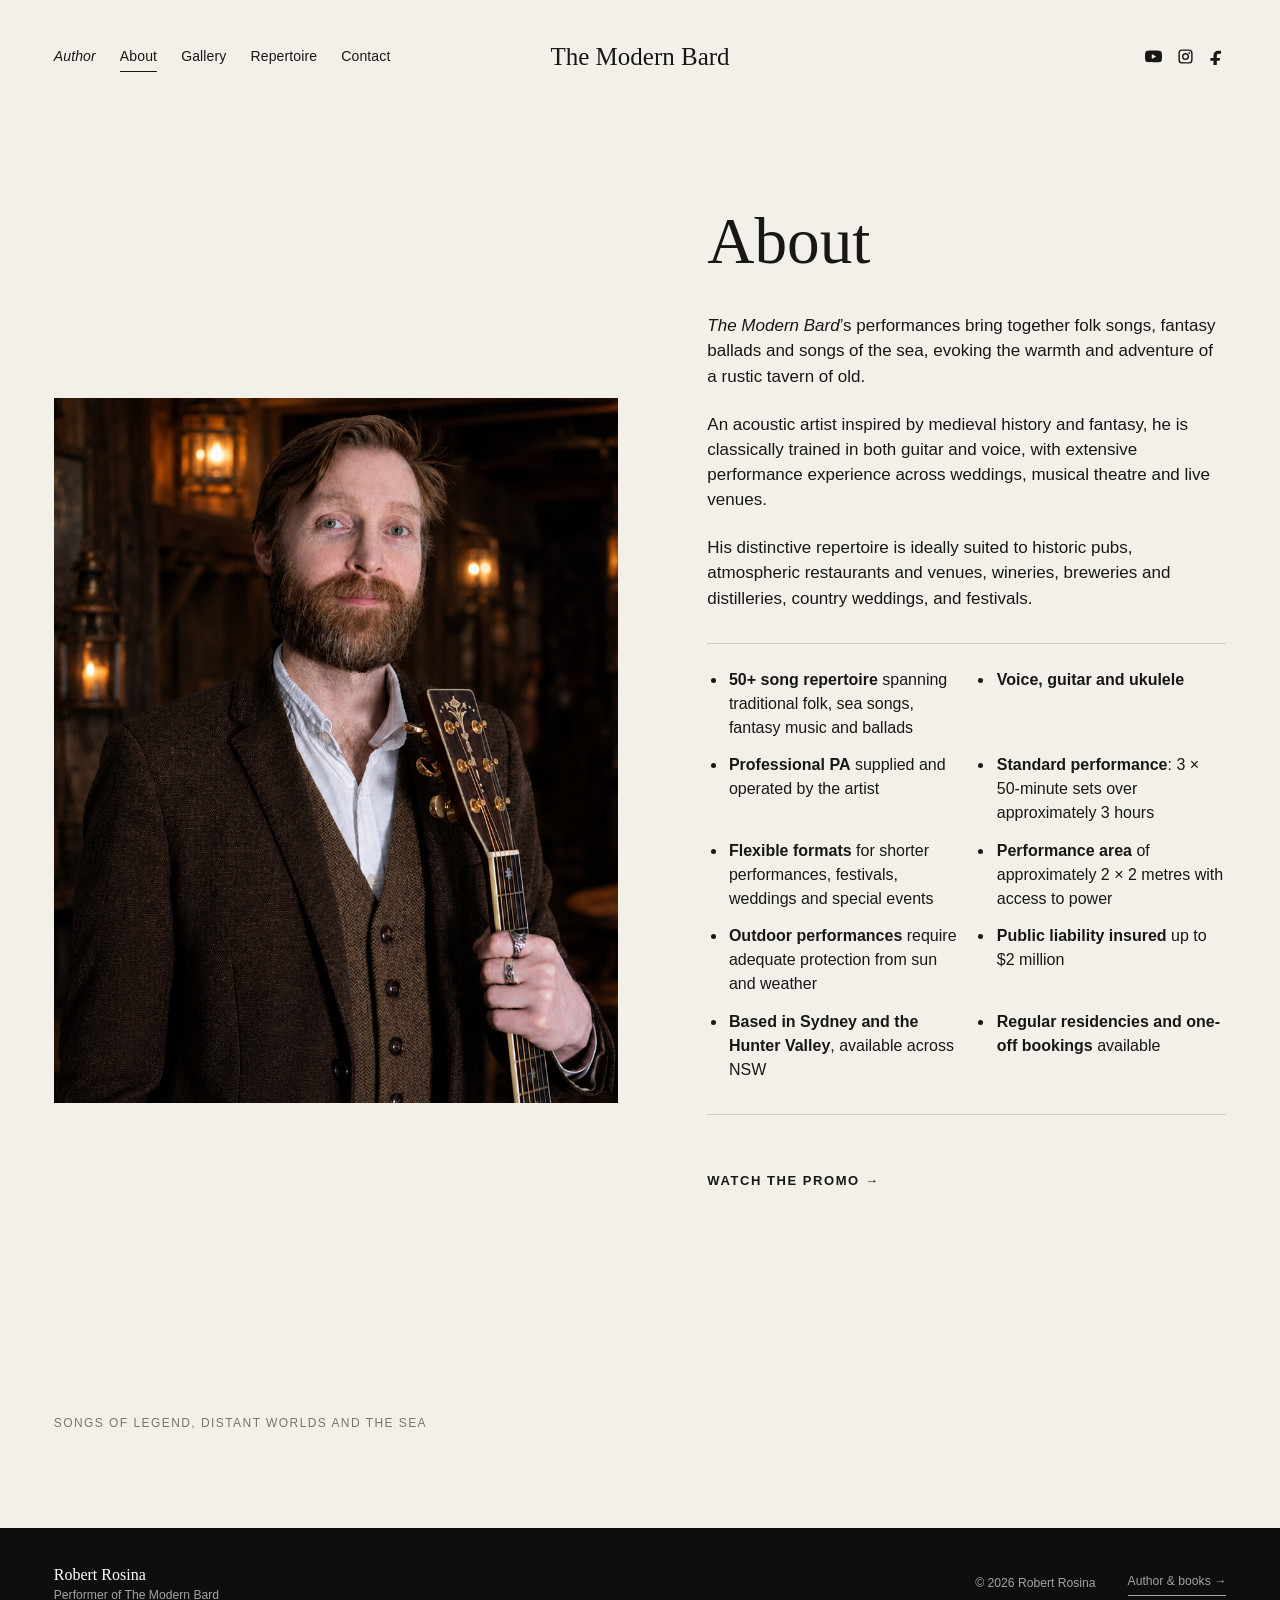
==== about.html @ 9e8aa6d4 "Update Modern Bard website" ====
<!DOCTYPE html>

<html lang="en"><head><meta charset="utf-8"/><meta content="width=device-width, initial-scale=1" name="viewport"/><title>About — The Modern Bard</title><meta content="The Modern Bard is a classically trained acoustic artist inspired by medieval history and fantasy, performing folk songs, fantasy ballads and songs of the sea." name="description"/><link href="assets/images/favicon.ico" rel="icon" sizes="any"/><link href="assets/images/favicon-32x32.png" rel="icon" sizes="32x32" type="image/png"/><link href="assets/images/favicon-16x16.png" rel="icon" sizes="16x16" type="image/png"/><link href="assets/images/favicon-192.png" rel="apple-touch-icon" sizes="192x192"/><link href="assets/css/site-v3.css" rel="stylesheet"/><style>
.about-details-list{
  display:grid;
  grid-template-columns:repeat(2,minmax(0,1fr));
  gap:.85rem 2.25rem;
  margin:2rem 0 0;
  padding:1.5rem 0 2rem 1.2rem;
  border-top:1px solid rgba(0,0,0,.16);
  border-bottom:1px solid rgba(0,0,0,.16);
}
.about-details-list li{
  padding-left:.15rem;
  line-height:1.5;
}
@media (max-width:720px){
  .about-details-list{
    grid-template-columns:1fr;
    gap:.7rem;
  }
}
.about-copy-block .about-film-return{
  margin:0 !important;
  padding-top:52px;
}
.about-copy-block .about-film-return a{
  border-bottom:0 !important;
  padding-bottom:0 !important;
  font-family:Arial, Helvetica, sans-serif;
  font-size:13px;
  font-weight:600;
  font-stretch:normal;
  letter-spacing:.12em;
  line-height:1.35;
}
</style></head><body class="interior-page"><header class="site-header" data-header="">
<a class="skip-link" href="#main">Skip to content</a>
<nav aria-label="Primary navigation" class="nav-left">
<a class="network-author-link" href="https://robertrosina.com.au/">Author</a>
<a class="active" href="about.html">About</a>
<a href="gallery.html">Gallery</a>
<a href="repertoire.html">Repertoire</a>
<a href="contact.html">Contact</a>
</nav>
<a aria-label="The Modern Bard home" class="brand" href="index.html">The Modern Bard</a>
<div aria-label="Social links" class="nav-social">
<a aria-label="YouTube" href="https://www.youtube.com/@themodernbard" rel="noopener noreferrer" target="_blank" title="YouTube"><svg viewbox="0 0 24 24"><path d="M23.5 6.2a3 3 0 0 0-2.1-2.1C19.5 3.6 12 3.6 12 3.6s-7.5 0-9.4.5A3 3 0 0 0 .5 6.2 31 31 0 0 0 0 12a31 31 0 0 0 .5 5.8 3 3 0 0 0 2.1 2.1c1.9.5 9.4.5 9.4.5s7.5 0 9.4-.5a3 3 0 0 0 2.1-2.1A31 31 0 0 0 24 12a31 31 0 0 0-.5-5.8ZM9.6 15.6V8.4L15.8 12l-6.2 3.6Z"></path></svg></a>
<a aria-label="Instagram" href="https://www.instagram.com/themodernbard/" rel="noopener noreferrer" target="_blank" title="Instagram"><svg viewbox="0 0 24 24"><path d="M7 2h10a5 5 0 0 1 5 5v10a5 5 0 0 1-5 5H7a5 5 0 0 1-5-5V7a5 5 0 0 1 5-5Zm0 2a3 3 0 0 0-3 3v10a3 3 0 0 0 3 3h10a3 3 0 0 0 3-3V7a3 3 0 0 0-3-3H7Zm5 3a5 5 0 1 1 0 10 5 5 0 0 1 0-10Zm0 2a3 3 0 1 0 0 6 3 3 0 0 0 0-6Zm5.5-3.3a1.2 1.2 0 1 1 0 2.4 1.2 1.2 0 0 1 0-2.4Z"></path></svg></a>
<a aria-label="Facebook" href="https://www.facebook.com/themodernbard/" rel="noopener noreferrer" target="_blank" title="Facebook"><svg viewbox="0 0 24 24"><path d="M14 8h3V4.2c-.5-.1-2.2-.2-4.1-.2C9 4 6.3 6.4 6.3 10.8V14H2v4h4.3v6H11v-6h4l.6-4H11v-2.8C11 9.9 11.4 8 14 8Z"></path></svg></a>
</div>
<button aria-expanded="false" aria-label="Open menu" class="menu-toggle" type="button"><span></span><span></span></button>
<div class="mobile-menu">
<a class="network-home-link" href="https://robertrosina.com.au/">Robert Rosina</a>
<a class="network-author-link" href="https://robertrosina.com.au/">Author</a>
<a class="active" href="about.html">About</a>
<a href="gallery.html">Gallery</a>
<a href="repertoire.html">Repertoire</a>
<a href="contact.html">Contact</a>
</div>
</header><main class="page-main about-page" id="main">
<section class="section section-paper about-row about-row-manifesto">
<figure class="about-image fade-up">
<img alt="Robert Rosina in brown tweed holding an acoustic guitar in a warm tavern setting" src="assets/images/robert-rosina-modern-bard-tavern-portrait.png"/>
</figure>
<div class="about-text about-copy-block fade-up"><h2>About</h2><p><em>The Modern Bard</em>’s performances bring together folk songs, fantasy ballads and songs of the sea, evoking the warmth and adventure of a rustic tavern of old.</p><p>An acoustic artist inspired by medieval history and fantasy, he is classically trained in both guitar and voice, with extensive performance experience across weddings, musical theatre and live venues.</p><p>His distinctive repertoire is ideally suited to historic pubs, atmospheric restaurants and venues, wineries, breweries and distilleries, country weddings, and festivals.</p><ul aria-label="Performance and booking details" class="about-details-list"><li><strong>50+ song repertoire</strong> spanning traditional folk, sea songs, fantasy music and ballads</li><li><strong>Voice, guitar and ukulele</strong></li><li><strong>Professional PA</strong> supplied and operated by the artist</li><li><strong>Standard performance</strong>: 3 × 50-minute sets over approximately 3 hours</li><li><strong>Flexible formats</strong> for shorter performances, festivals, weddings and special events</li><li><strong>Performance area</strong> of approximately 2 × 2 metres with access to power</li><li><strong>Outdoor performances</strong> require adequate protection from sun and weather</li><li><strong>Public liability insured</strong> up to $2 million</li><li><strong>Based in Sydney and the Hunter Valley</strong>, available across NSW</li><li><strong>Regular residencies and one-off bookings</strong> available</li></ul><p class="about-film-return"><a href="index.html?film=open">Watch the promo →</a></p></div>
<p class="about-kicker">Songs of legend, distant worlds and the sea</p>
</section>
</main><footer class="site-footer"><div class="footer-grid"><div><strong>Robert Rosina</strong><span>Performer of The Modern Bard</span></div><p>© 2026 Robert Rosina</p><a class="footer-author-link" href="https://robertrosina.com.au/">Author &amp; books →</a></div></footer><script src="assets/js/site.js"></script></body></html>
---- assets/css/site-v3.css ----
:root{--ink:#171815;--paper:#f3f0e9;--white:#fff;--serif:"Palatino Linotype","Book Antiqua",Palatino,Georgia,serif;--sans:"Helvetica Neue",Helvetica,Arial,sans-serif;--header-h:112px;--pad:4.2vw}
*{box-sizing:border-box}html{scroll-behavior:smooth}body{margin:0;background:var(--paper);color:var(--ink);font-family:var(--sans);font-size:16px;line-height:1.48;-webkit-font-smoothing:antialiased}a{color:inherit;text-decoration:none}img{display:block;max-width:100%}button{font:inherit}.skip-link{position:fixed;left:1rem;top:-5rem;background:#fff;color:#000;padding:.7rem 1rem;z-index:999}.skip-link:focus{top:1rem}.site-header{height:var(--header-h);position:relative;display:grid;grid-template-columns:1fr auto 1fr;align-items:center;padding:0 var(--pad);z-index:30;font-size:14px;letter-spacing:.01em}.home-page .site-header{position:absolute;inset:0 0 auto;color:#fff}.nav-left{display:flex;align-items:center;gap:28px;justify-self:start}.nav-left>a,.nav-folder>button{position:relative;padding:10px 0;border:0;background:none;color:inherit;cursor:pointer}.nav-left>a:after,.nav-folder>button:after{content:"";position:absolute;left:0;right:100%;bottom:4px;height:1px;background:currentColor;transition:right .25s ease}.nav-left>a:hover:after,.nav-left>a.active:after,.nav-folder>button:hover:after{right:0}.brand{font-family:var(--serif);font-size:25px;line-height:1;justify-self:center;white-space:nowrap}.nav-social{display:flex;justify-self:end;gap:15px;align-items:center}.nav-social svg{width:17px;height:17px;fill:currentColor;display:block}.nav-folder{position:relative}.folder-menu{position:absolute;left:-18px;top:38px;display:flex;flex-direction:column;min-width:230px;padding:14px 18px;background:var(--paper);color:var(--ink);box-shadow:0 12px 30px rgba(0,0,0,.12);opacity:0;visibility:hidden;transform:translateY(5px);transition:.2s}.home-page .folder-menu{background:#111;color:#fff}.nav-folder:hover .folder-menu,.nav-folder.open .folder-menu{opacity:1;visibility:visible;transform:none}.folder-menu a{padding:8px 0}.folder-menu a.active{font-style:italic}.menu-toggle,.mobile-menu{display:none}.hero{height:100svh;min-height:620px;position:relative;background:#111;overflow:hidden}.hero img{width:100%;height:100%;object-fit:cover;object-position:50% 44%;filter:brightness(.82)}.hero:after{content:"";position:absolute;inset:0;background:linear-gradient(to bottom,rgba(0,0,0,.16),transparent 34%,rgba(0,0,0,.08))}.hero-caption{position:absolute;left:var(--pad);bottom:44px;color:#fff;z-index:2;font-family:var(--serif);font-size:17px;letter-spacing:.06em;text-transform:uppercase}.site-footer{background:#111;color:#eee;min-height:150px;padding:55px var(--pad);display:flex;justify-content:space-between;align-items:flex-start;font-size:12px;letter-spacing:.08em;text-transform:uppercase}.page-main{min-height:calc(100vh - var(--header-h));}.section{padding:7.4vw var(--pad)}.section-white{background:#fff}.section-paper{background:var(--paper)}.section-dark{background:#151614;color:#f5f1e8}.display{font-family:var(--serif);font-weight:400;line-height:1.06;letter-spacing:-.025em;margin:0}.about-lead{display:grid;grid-template-columns:minmax(0,1.05fr) minmax(340px,.95fr);gap:7vw;align-items:start}.quote{font-family:var(--serif);font-size:clamp(30px,3.15vw,54px);line-height:1.17;margin:1vw 0 0}.quote small{display:block;margin-top:26px;font-family:var(--sans);font-size:12px;letter-spacing:.08em;text-transform:uppercase;line-height:1.6}.about-lead img{width:100%;aspect-ratio:4/5;object-fit:cover}.about-bio{display:grid;grid-template-columns:minmax(0,.92fr) minmax(0,1.08fr);gap:8vw;align-items:start}.about-copy{max-width:650px}.about-copy h1{font-family:var(--serif);font-size:clamp(46px,5.1vw,82px);font-weight:400;margin:0 0 42px}.about-copy p{font-size:17px;margin:0 0 1.35em}.about-copy .credit{font-size:12px;text-transform:uppercase;letter-spacing:.08em;margin-top:48px;color:#6b6a64}.about-bio img{width:100%;aspect-ratio:4/5;object-fit:cover}.gallery-page{padding:40px var(--pad) 7vw;background:#fff}.masonry{columns:2;column-gap:22px}.masonry figure{margin:0 0 22px;break-inside:avoid;overflow:hidden}.masonry img{width:100%;height:auto;transition:transform .7s cubic-bezier(.2,.7,.2,1),filter .5s}.masonry figure:hover img{transform:scale(1.015);filter:brightness(.96)}.masonry figcaption{padding:10px 2px 2px;font-size:11px;line-height:1.45;letter-spacing:.055em;text-transform:uppercase;color:#6f6d66}.masonry .concept-portrait:hover img{filter:brightness(.96)}.agenda-wrap{max-width:1060px;margin:0 auto;padding:6vw var(--pad) 10vw}.agenda-title{font-family:var(--serif);font-size:clamp(54px,7vw,108px);font-weight:400;line-height:1;margin:0 0 90px}.year{font-family:var(--serif);font-size:36px;font-weight:400;margin:0 0 48px}.event-list{display:grid;gap:0;border-top:1px solid rgba(23,24,21,.25)}.event{display:grid;grid-template-columns:180px minmax(0,1fr);gap:34px;padding:26px 0 30px;border-bottom:1px solid rgba(23,24,21,.25)}.event-date{font-family:var(--serif);font-size:20px}.event h3{font-family:var(--serif);font-size:25px;font-weight:400;margin:0 0 5px}.event p{margin:0;color:#4f504c;max-width:680px}.repertoire-intro{font-family:var(--serif);font-size:24px;max-width:730px;margin:-42px 0 70px;line-height:1.4}.song-groups{display:grid;grid-template-columns:1fr 1fr;column-gap:80px}.song-list{list-style:none;margin:0;padding:0;border-top:1px solid rgba(23,24,21,.25)}.song-list li{display:grid;grid-template-columns:34px 1fr;gap:16px;padding:16px 0;border-bottom:1px solid rgba(23,24,21,.19);break-inside:avoid}.song-no{font-family:var(--serif);color:#77766f}.song-title{font-family:var(--serif);font-size:19px;line-height:1.18}.song-source{display:block;font-family:var(--sans);font-size:12px;line-height:1.5;color:#77766f;margin-top:4px}.contact-main{min-height:calc(100vh - var(--header-h));display:flex;align-items:center;background:#fff}.contact-inner{width:100%;max-width:960px;margin:auto;padding:8vw var(--pad) 12vw}.contact-grid{display:grid;grid-template-columns:1fr 1fr;gap:9vw}.contact-heading{font-family:var(--serif);font-size:clamp(54px,7vw,102px);font-weight:400;line-height:1;margin:0}.contact-copy{padding-top:10px;font-size:17px}.contact-copy h2{font-family:var(--serif);font-weight:400;font-size:28px;margin:0 0 14px}.contact-copy p{margin:0 0 34px}.contact-copy a{border-bottom:1px solid currentColor}.contact-note{margin-top:60px;font-size:12px;color:#77766f;letter-spacing:.03em}.fade-up{opacity:0;transform:translateY(18px);transition:opacity .75s ease,transform .75s ease}.fade-up.visible{opacity:1;transform:none}
@media(max-width:900px){:root{--header-h:84px;--pad:24px}.site-header{grid-template-columns:1fr auto;height:var(--header-h)}.brand{justify-self:start;font-size:22px}.nav-left,.nav-social{display:none}.menu-toggle{display:block;justify-self:end;width:38px;height:38px;padding:7px;border:0;background:transparent;color:inherit;z-index:42}.menu-toggle span{display:block;width:24px;height:1px;background:currentColor;margin:6px auto;transition:.25s}.menu-toggle[aria-expanded="true"] span:first-child{transform:translateY(3.5px) rotate(45deg)}.menu-toggle[aria-expanded="true"] span:last-child{transform:translateY(-3.5px) rotate(-45deg)}.mobile-menu{display:flex;position:fixed;inset:0;background:#131412;color:#fff;z-index:40;padding:120px 28px 40px;flex-direction:column;gap:19px;font-family:var(--serif);font-size:31px;transform:translateX(100%);transition:transform .35s ease}.mobile-menu.open{transform:none}.mobile-menu .mobile-label{font-family:var(--sans);font-size:11px;letter-spacing:.12em;text-transform:uppercase;color:#8d8f88;margin:17px 0 0}.home-page .site-header.menu-open{color:#fff}.hero{min-height:580px}.hero img{object-position:55% 45%}.hero-caption{bottom:25px;font-size:11px}.site-footer{min-height:135px;padding:44px var(--pad);gap:24px;flex-direction:column}.section{padding:84px var(--pad)}.about-lead,.about-bio{grid-template-columns:1fr;gap:54px}.about-lead img{order:-1;max-height:78vh}.quote{font-size:36px}.about-bio img{order:-1}.gallery-page{padding-top:20px}.masonry{columns:1}.agenda-wrap{padding-top:72px}.agenda-title{margin-bottom:60px}.event{grid-template-columns:1fr;gap:6px}.song-groups{grid-template-columns:1fr}.repertoire-intro{margin-top:-25px}.contact-main{align-items:flex-start}.contact-inner{padding-top:78px}.contact-grid{grid-template-columns:1fr;gap:52px}}


/* July 2026 identity, navigation and repertoire refinements */
:root{--hero-text:#afb8a8}
.home-page .site-header{color:var(--hero-text)}
.home-page .hero-caption{color:var(--hero-text)}
.brand-spacer{min-width:1px;min-height:1px}
.nav-left{gap:24px}
.repertoire-wrap{max-width:1160px;margin:0 auto;padding:6vw var(--pad) 10vw}
.repertoire-page .agenda-title{margin-bottom:56px}
.repertoire-heading{font-family:var(--serif);font-size:clamp(32px,3.4vw,54px);font-weight:400;line-height:1.1;margin:0 0 34px}
.media-showcase,.listen-section,.repertoire-section{margin-top:92px}
.media-heading-row{display:flex;align-items:baseline;justify-content:space-between;gap:30px;border-bottom:1px solid rgba(23,24,21,.25);padding-bottom:18px;margin-bottom:28px}
.media-heading-row .repertoire-heading{margin:0}
.media-heading-row p{margin:0;color:#77766f;font-size:12px;letter-spacing:.06em;text-transform:uppercase}
.featured-video{display:block;width:100%;aspect-ratio:16/9;background:#111;object-fit:cover}
.audio-grid{display:grid;grid-template-columns:repeat(3,minmax(0,1fr));gap:22px}
.audio-card{border-top:1px solid rgba(23,24,21,.25);padding:22px 0 2px}
.audio-card h3{font-family:var(--serif);font-size:24px;font-weight:400;margin:0 0 5px}
.audio-card p{font-size:12px;color:#77766f;margin:0 0 18px;text-transform:uppercase;letter-spacing:.07em}
.audio-card audio{width:100%;height:42px}
.section-intro{font-family:var(--serif);font-size:21px;line-height:1.45;max-width:720px;margin:-15px 0 50px}
.instrumental-section{padding-top:15px}
@media(max-width:1120px) and (min-width:901px){.nav-left{gap:16px;font-size:13px}.brand{font-size:22px}}
@media(max-width:900px){.brand-spacer{display:block}.repertoire-wrap{padding-top:72px}.media-showcase,.listen-section,.repertoire-section{margin-top:68px}.media-heading-row{align-items:flex-start;flex-direction:column;gap:7px}.audio-grid{grid-template-columns:1fr}.repertoire-heading{font-size:38px}}


/* July 2026 about-page editorial layout */
.about-editorial{padding-bottom:0}
.about-manifesto{max-width:1040px;margin:0 auto 6.8vw;text-align:center}
.about-manifesto h1{font-family:var(--serif);font-size:clamp(38px,4.3vw,70px);font-weight:400;line-height:1.13;letter-spacing:-.02em;margin:0}
.about-manifesto p{font-family:var(--sans);font-size:12px;letter-spacing:.12em;text-transform:uppercase;margin:28px 0 0;color:#62635e}
.about-image{margin:0}
.about-image img{width:100%;height:auto;object-fit:cover}
.about-image-first{width:min(79vw,1120px);margin:0 auto;transform:translateY(5.4vw)}
.about-story{padding-top:13vw}
.about-copy-block{width:min(680px,100%);margin:0 auto 8vw}
.about-copy-block h2{font-family:var(--serif);font-size:clamp(46px,5.1vw,82px);font-weight:400;line-height:1;margin:0 0 42px}
.about-copy-block p{font-size:17px;margin:0 0 1.35em}
.about-image-second{width:min(66vw,930px);margin:0 4vw 0 auto}
.about-credit{width:min(66vw,930px);margin:24px 4vw 0 auto;font-size:11px;text-transform:uppercase;letter-spacing:.08em;color:#77766f}
@media(max-width:900px){
  .about-editorial{padding-top:68px}
  .about-manifesto{margin-bottom:58px;text-align:left}
  .about-manifesto h1{font-size:38px}
  .about-manifesto p{margin-top:20px}
  .about-image-first{width:calc(100% + 48px);margin-left:-24px;transform:none}
  .about-story{padding-top:82px}
  .about-copy-block{margin-bottom:68px}
  .about-copy-block h2{font-size:52px;margin-bottom:34px}
  .about-image-second,.about-credit{width:calc(100% + 48px);margin-left:-24px;margin-right:0}
  .about-credit{width:100%;margin:20px 0 0}
}

/* Modern Bard v3: paired About layout, expanded audio, empty agenda */
.about-row{display:grid;grid-template-columns:minmax(0,1fr) minmax(360px,.92fr);gap:7vw;align-items:center}
.about-row-biography{grid-template-columns:minmax(360px,.92fr) minmax(0,1fr)}
.about-text{max-width:670px}
.about-manifesto-column h1{font-family:var(--serif);font-size:clamp(40px,4.5vw,72px);font-weight:400;line-height:1.12;letter-spacing:-.025em;margin:0}
.about-kicker{font-size:12px;line-height:1.6;letter-spacing:.12em;text-transform:uppercase;color:#77766f;margin:30px 0 0;max-width:420px}
.about-copy-block h2{font-family:var(--serif);font-size:clamp(46px,5.1vw,82px);font-weight:400;line-height:1.05;margin:0 0 38px}
.about-copy-block p{font-size:17px;margin:0 0 1.35em}
.about-image{margin:0}
.about-image img{width:100%;aspect-ratio:4/5;object-fit:cover}
.about-credit{font-size:11px!important;letter-spacing:.08em;text-transform:uppercase;color:#77766f;margin-top:46px!important}
.empty-agenda{border-top:1px solid rgba(23,24,21,.25);border-bottom:1px solid rgba(23,24,21,.25);padding:34px 0;color:#77766f;font-family:var(--serif);font-size:23px}
.empty-agenda p{margin:0}
@media(max-width:900px){
  .about-row,.about-row-biography{grid-template-columns:1fr;gap:50px}
  .about-row-biography .about-image{order:0}
  .about-row-biography .about-text{order:1}
  .about-image img{max-height:78vh}
  .about-manifesto-column h1{font-size:38px}
  .about-copy-block h2{font-size:50px}
}


/* Modern Bard v6: repertoire subpages, supplied favicon integration and restrained footer */
.nav-folder>button.active:after{right:0}
.repertoire-menu{min-width:210px}
.site-footer{min-height:108px;justify-content:flex-start;align-items:center}
.repertoire-categories{display:grid;grid-template-columns:repeat(3,minmax(0,1fr));gap:22px;margin:0 0 100px}
.repertoire-card{display:block;background:#fff;border-top:1px solid rgba(23,24,21,.25);overflow:hidden}
.repertoire-card img{width:100%;aspect-ratio:4/5;object-fit:cover;filter:saturate(.72);transition:transform .65s ease,filter .45s ease}
.repertoire-card:hover img{transform:scale(1.018);filter:saturate(.9)}
.repertoire-card .card-copy{display:block;padding:24px 4px 4px}
.repertoire-card strong{display:block;font-family:var(--serif);font-size:29px;font-weight:400;line-height:1.15}
.repertoire-card small{display:block;margin-top:9px;color:#77766f;font-size:12px;line-height:1.55;letter-spacing:.04em;text-transform:uppercase}
.repertoire-back{font-size:12px;letter-spacing:.08em;text-transform:uppercase;margin:0 0 46px;color:#66675f}
.repertoire-back a{border-bottom:1px solid currentColor;padding-bottom:4px}
.repertoire-category-section{margin-top:64px}
.repertoire-category-section:first-of-type{margin-top:0}
@media(max-width:900px){.repertoire-categories{grid-template-columns:1fr;margin-bottom:72px}.repertoire-card img{aspect-ratio:5/4}.repertoire-card strong{font-size:27px}.repertoire-back{margin-bottom:34px}.site-footer{min-height:95px}}


/* Modern Bard v7: six named excerpts and linked repertoire controls */
.media-follow-link{margin:24px 0 0;font-family:var(--serif);font-size:20px}
.media-follow-link a{border-bottom:1px solid currentColor;padding-bottom:3px}
.selected-excerpts{margin-top:20px;margin-bottom:94px}
.snippet-intro{font-family:var(--serif);font-size:21px;line-height:1.45;max-width:760px;margin:-2px 0 38px}
.song-list li.has-audio{grid-template-columns:34px minmax(0,1fr) 38px;align-items:center}
.song-play{width:34px;height:34px;border:1px solid rgba(23,24,21,.42);border-radius:50%;background:transparent;color:inherit;font-size:12px;line-height:1;display:grid;place-items:center;cursor:pointer;transition:background .2s,color .2s,border-color .2s,transform .2s}
.song-play:hover,.song-play:focus-visible{background:#1b1c19;color:#fff;border-color:#1b1c19;transform:translateY(-1px);outline:none}
.song-play.is-playing{background:#1b1c19;color:#fff;border-color:#1b1c19}
.song-play.is-playing::before{content:'Ⅱ';font-size:11px;letter-spacing:-2px}
.song-play.is-playing{font-size:0}
@media(max-width:900px){.selected-excerpts{margin-bottom:70px}.snippet-intro{font-size:19px}.song-list li.has-audio{grid-template-columns:30px minmax(0,1fr) 36px;gap:12px}}


/* Modern Bard v9: original promotional photography, watch-first repertoire, and excerpts across all strands */
.home-page .hero img{object-position:center 45%;filter:brightness(.78) saturate(.88)}
.about-row-manifesto .about-image img{aspect-ratio:4/5;object-position:center 38%}
.about-row-biography .about-image img{aspect-ratio:1/1;object-position:center 35%}
.repertoire-card img{object-position:center center}
.repertoire-card:nth-child(2) img{object-position:center 42%}
.repertoire-page .top-watch{margin-top:0;margin-bottom:104px}
.repertoire-page .top-watch .featured-video{margin-top:0}
.repertoire-page .top-watch + .agenda-title{margin-top:0}
.repertoire-page .selected-excerpts + .repertoire-section{margin-top:0}
.gallery-page .masonry figure:nth-child(-n+3) img{filter:saturate(.9)}
@media(max-width:900px){
  .home-page .hero img{object-position:58% 45%}
  .about-row-manifesto .about-image img{aspect-ratio:4/5;object-position:center 38%}
  .about-row-biography .about-image img{aspect-ratio:1/1}
  .repertoire-page .top-watch{margin-bottom:72px}
}
/* v12 image swap refinements */
.home-page .hero img{object-position:center 38%}
.about-row-biography .about-image img{object-position:center 48%}
@media(max-width:900px){
  .home-page .hero img{object-position:center 38%}
  .about-row-biography .about-image img{object-position:center 48%}
}


/* Modern Bard v18: Main Tavern positioning and venue-focused programmes */
.hero-positioning{display:flex;flex-direction:column;align-items:flex-start;gap:10px;max-width:620px;text-transform:none;letter-spacing:0;font-size:clamp(18px,2vw,30px);line-height:1.18;text-shadow:0 2px 20px rgba(0,0,0,.55)}
.hero-positioning a{font-family:var(--sans);font-size:11px;letter-spacing:.11em;text-transform:uppercase;border-bottom:1px solid currentColor;padding-bottom:5px}
.programme-eyebrow{margin:0 0 22px;font-size:11px;letter-spacing:.13em;text-transform:uppercase;color:#6c6c65}
.venue-fit{margin:84px 0 94px;padding:52px 0;border-top:1px solid rgba(23,24,21,.25);border-bottom:1px solid rgba(23,24,21,.25)}
.venue-grid{display:grid;grid-template-columns:repeat(4,minmax(0,1fr));gap:34px}
.venue-grid article{padding-top:18px;border-top:1px solid rgba(23,24,21,.22)}
.venue-grid h3{font-family:var(--serif);font-size:24px;font-weight:400;line-height:1.15;margin:0 0 12px}
.venue-grid p{font-size:14px;line-height:1.6;color:#55564f;margin:0}
.format-line{font-family:var(--serif);font-size:20px;line-height:1.5;max-width:900px;margin:48px 0 0}
.programme-note{max-width:850px;margin:0 0 72px;padding:26px 0;border-top:1px solid rgba(23,24,21,.25);border-bottom:1px solid rgba(23,24,21,.25);font-family:var(--serif);font-size:20px;line-height:1.48}
.programme-note p{margin:0}
.repertoire-categories-four{grid-template-columns:repeat(2,minmax(0,1fr))}
.repertoire-categories-four .repertoire-card img{aspect-ratio:16/9}
.repertoire-card-featured{grid-column:1/-1}
.repertoire-card-featured img{aspect-ratio:16/7!important;object-position:center 42%!important}
.repertoire-card-featured strong{font-size:36px}
.list-heading-row{display:flex;justify-content:space-between;align-items:flex-end;gap:30px;margin-bottom:30px}
.list-heading-row .repertoire-heading{margin-bottom:18px}
.list-heading-row .section-intro{margin:0}
.song-count{font-size:11px;letter-spacing:.1em;text-transform:uppercase;color:#73746e;white-space:nowrap;margin:0 0 6px}
.repertoire-filters{display:flex;flex-wrap:wrap;gap:9px;margin:0 0 42px}
.filter-button{border:1px solid rgba(23,24,21,.32);background:transparent;color:inherit;border-radius:999px;padding:9px 15px;font-size:11px;letter-spacing:.07em;text-transform:uppercase;cursor:pointer;transition:.2s}
.filter-button:hover,.filter-button:focus-visible,.filter-button.active{background:#171815;color:#fff;border-color:#171815;outline:none}
.filterable-song-groups li[hidden]{display:none!important}
.booking-cta{display:flex;justify-content:space-between;align-items:baseline;gap:28px;border-top:1px solid rgba(23,24,21,.25);margin-top:90px;padding-top:28px;font-family:var(--serif);font-size:24px}
.booking-cta p{margin:0}.booking-cta a{font-family:var(--sans);font-size:11px;letter-spacing:.1em;text-transform:uppercase;border-bottom:1px solid currentColor;padding-bottom:5px;white-space:nowrap}
.repertoire-menu{min-width:315px}
@media(max-width:1000px){.venue-grid{grid-template-columns:repeat(2,minmax(0,1fr))}}
@media(max-width:900px){
.hero-positioning{bottom:34px;font-size:21px;max-width:82%}
.hero-positioning a{font-size:10px}
.venue-fit{margin:64px 0 70px;padding:40px 0}.venue-grid{grid-template-columns:1fr;gap:26px}.format-line{font-size:18px}
.repertoire-categories-four{grid-template-columns:1fr}.repertoire-card-featured{grid-column:auto}.repertoire-card-featured img,.repertoire-categories-four .repertoire-card img{aspect-ratio:5/4!important}.repertoire-card-featured strong{font-size:28px}
.list-heading-row{align-items:flex-start;flex-direction:column}.song-count{margin:0}.booking-cta{align-items:flex-start;flex-direction:column;font-size:21px}
}


/* Modern Bard v19: streamlined repertoire and fireside stories */
.repertoire-categories-two{grid-template-columns:repeat(2,minmax(0,1fr))}
.repertoire-categories-two .repertoire-card img{aspect-ratio:16/10}
.filter-note{margin:-26px 0 42px;color:#73746e;font-size:12px;line-height:1.55}
@media(max-width:900px){.repertoire-categories-two{grid-template-columns:1fr}.repertoire-categories-two .repertoire-card img{aspect-ratio:5/4}.filter-note{margin-top:-22px}}


/* Modern Bard v21: one-page 51-selection repertoire */
.single-repertoire-page .top-watch{margin-bottom:82px}
.single-repertoire-page .selected-excerpts{margin-top:0;margin-bottom:108px}
.single-repertoire-page .full-repertoire-section{margin-top:0}
.single-repertoire-page .full-repertoire-section .agenda-title{margin-bottom:56px}
.single-repertoire-page .programme-eyebrow{margin-bottom:20px}
.single-repertoire-page .filter-note{margin-top:-25px;margin-bottom:38px}
@media(max-width:900px){.single-repertoire-page .top-watch{margin-bottom:64px}.single-repertoire-page .selected-excerpts{margin-bottom:76px}.single-repertoire-page .full-repertoire-section .agenda-title{margin-bottom:46px}}

.about-venue-line {
  max-width: 48rem;
  margin: 1.15rem 0 0;
  font-size: clamp(1rem, 1.45vw, 1.2rem);
  line-height: 1.55;
  color: var(--muted, #746f64);
}


/* Modern Bard v24: balanced repertoire introduction and media spacing */
.single-repertoire-page .full-repertoire-section .agenda-title{margin-bottom:24px}
.single-repertoire-page .full-repertoire-section .repertoire-intro{margin:0;max-width:760px;line-height:1.42}
.single-repertoire-page .media-showcase{margin-top:48px}
.single-repertoire-page .selected-excerpts{margin-top:34px}
@media(max-width:900px){
  .single-repertoire-page .full-repertoire-section .agenda-title{margin-bottom:20px}
  .single-repertoire-page .full-repertoire-section .repertoire-intro{margin:0;line-height:1.45}
  .single-repertoire-page .media-showcase{margin-top:36px}
  .single-repertoire-page .selected-excerpts{margin-top:28px}
}


/* Modern Bard v25: shared interior navigation and consistent repertoire typography */
.interior-page .site-header{
  grid-template-columns:minmax(0,1fr) auto minmax(0,1fr);
}
.interior-page .site-header .nav-left>a,
.interior-page .site-header .nav-folder>button{
  font-family:var(--sans);
  font-weight:400;
  line-height:1.48;
  letter-spacing:.01em;
  white-space:nowrap;
}
.interior-page .site-header .brand{
  font-family:var(--serif);
  font-weight:400;
  line-height:1;
  letter-spacing:normal;
}
.single-repertoire-page .full-repertoire-section .repertoire-intro{
  font-family:var(--sans);
  font-size:17px;
  line-height:1.55;
  max-width:650px;
  margin:0;
}
@media(max-width:1120px) and (min-width:901px){
  .interior-page .site-header .nav-left>a,
  .interior-page .site-header .nav-folder>button{font-size:13px}
  .interior-page .site-header .brand{font-size:22px}
}
@media(max-width:900px){
  .interior-page .site-header{grid-template-columns:1fr auto}
  .single-repertoire-page .full-repertoire-section .repertoire-intro{
    font-size:17px;
    line-height:1.55;
  }
}


/* Unified Robert Rosina website */
.network-author-link{font-style:italic}
.site-footer a{color:inherit;text-decoration:none}
.footer-author-link{border-bottom:1px solid currentColor;padding-bottom:4px}
.mobile-menu .network-home-link{font-family:var(--sans);font-size:11px;letter-spacing:.14em;text-transform:uppercase;color:#8d8f88;margin-bottom:3px}
.mobile-menu .network-author-link{margin-bottom:10px}
@media(max-width:1120px) and (min-width:901px){.nav-left{gap:14px}}


/* Shared Robert Rosina footer treatment, mirrored across Author and The Modern Bard. */
.site-footer {
  min-height: 0;
  padding: 2.2rem var(--pad);
  display: block;
  color: rgba(255,255,255,.62);
  background: #0e0f0c;
  font-size: .76rem;
  letter-spacing: 0;
  text-transform: none;
}
.site-footer .footer-grid {
  width: min(100%,1180px);
  margin: 0 auto;
  display: grid;
  grid-template-columns: 1fr auto auto;
  gap: 2rem;
  align-items: center;
}
.site-footer .footer-grid div { display: flex; flex-direction: column; }
.site-footer .footer-grid strong {
  color: #fff;
  font-family: var(--serif);
  font-size: 1rem;
  font-weight: 400;
}
.site-footer .footer-grid p { margin: 0; }
.site-footer .footer-grid a { color: inherit; text-decoration: none; }
@media(max-width:900px) {
  .site-footer { min-height: 0; padding: 2.2rem var(--pad); }
  .site-footer .footer-grid { grid-template-columns: 1fr; gap: 1rem; }
}


/* Modern Bard v19: curated editorial gallery */
.gallery-page{padding:40px var(--pad) 7vw;background:#fff}
.gallery-editorial{max-width:1500px;margin:0 auto;display:flex;flex-direction:column;gap:22px}
.gallery-row{display:grid;gap:22px;align-items:start}
.gallery-row-opening{grid-template-columns:1.506fr .786fr}
.gallery-row-brand{grid-template-columns:1.5fr 1fr}
.gallery-row-woodland{grid-template-columns:1.5fr 1.24fr}
.gallery-row-live{grid-template-columns:.92fr 1.48fr}
.gallery-row-final{grid-template-columns:1fr}
.gallery-item{margin:0;overflow:hidden;background:#f2f0ea}
.gallery-item img{width:100%;height:auto;transition:transform .7s cubic-bezier(.2,.7,.2,1),filter .5s}
.gallery-item:hover img{transform:scale(1.012);filter:brightness(.97)}
.gallery-item.concept-portrait:hover img{filter:brightness(.97)}
@media(max-width:900px){
  .gallery-page{padding-top:20px}
  .gallery-editorial{gap:18px}
  .gallery-row{grid-template-columns:1fr;gap:18px}
}

/* Modern Bard v26: curated public repertoire */
.repertoire-summary-section{border-top:1px solid rgba(23,24,21,.25);padding-top:42px;margin-top:88px}
.repertoire-summary-section .repertoire-heading{margin-bottom:24px}
.repertoire-summary-copy{max-width:760px}
.repertoire-summary-copy p{font-family:var(--serif);font-size:21px;line-height:1.5;margin:0 0 17px}
.repertoire-request-link{display:inline-block;margin-top:13px;font-family:var(--sans);font-size:11px;letter-spacing:.1em;text-transform:uppercase;border-bottom:1px solid currentColor;padding-bottom:5px}
.single-repertoire-page .repertoire-summary-section + .booking-cta{margin-top:72px}
@media(max-width:900px){
  .repertoire-summary-section{padding-top:32px;margin-top:64px}
  .repertoire-summary-copy p{font-size:19px}
  .single-repertoire-page .repertoire-summary-section + .booking-cta{margin-top:58px}
}


/* Modern Bard v27: expanded selected excerpts */
.audio-card-pending{display:flex;flex-direction:column;min-height:126px}
.audio-coming-soon{display:inline-block;margin-top:auto;padding-top:14px;font-size:11px;letter-spacing:.09em;text-transform:uppercase;color:#77766f;border-top:1px solid rgba(23,24,21,.12)}

.audio-full-link{
  display:inline-block;
  margin-top:.7rem;
  font-size:.9rem;
  text-decoration:none;
  opacity:.82;
}
.audio-full-link:hover,
.audio-full-link:focus-visible{
  opacity:1;
  text-decoration:underline;
}

/* Homepage header contrast: moderate darkening behind left navigation */
.home-page .site-header{
  background:linear-gradient(90deg,
    rgba(8,8,7,.42) 0%,
    rgba(8,8,7,.31) 18%,
    rgba(8,8,7,.13) 34%,
    rgba(8,8,7,0) 50%);
}
.home-page .nav-left>a{
  color:#fff !important;
  font-weight:500;
  text-shadow:0 1px 2px rgba(0,0,0,.72),0 0 7px rgba(0,0,0,.22);
}


/* Modern Bard v28: visible media controls and restrained contact booking mark */
.audio-card audio{
  color-scheme:light;
  background:#e8e4db;
  border-radius:999px;
}
.audio-card audio::-webkit-media-controls-panel{
  background-color:#e8e4db;
}
.audio-card audio::-webkit-media-controls-play-button{
  opacity:1;
  filter:brightness(0);
}
.audio-card audio::-webkit-media-controls-mute-button{
  opacity:.9;
  filter:brightness(0);
}


/* Modern Bard v29: emotional film on About, separate proof-led Repertoire */
.about-film-section{padding:0 var(--pad) 7vw}
.about-film-inner,.about-details-inner{max-width:1120px;margin:0 auto}
.about-film-heading-row{display:grid;grid-template-columns:minmax(0,.9fr) minmax(320px,1.1fr);gap:7vw;align-items:end;margin-bottom:30px;padding-top:2vw}
.about-film-heading-row h2,.about-details-inner>h2{font-family:var(--serif);font-size:clamp(38px,4.6vw,68px);font-weight:400;line-height:1.05;margin:0}
.about-film-heading-row p{max-width:570px;margin:0;font-size:16px;line-height:1.6;color:#5f605a}
.about-film-video{display:block;width:100%;aspect-ratio:16/9;background:#111;object-fit:cover}
.about-details-section{padding:0 var(--pad) 7.4vw}
.about-details-inner>h2{margin-bottom:24px}
.about-details-section .about-details-list{max-width:1120px;margin-top:0}
.about-details-section .about-kicker{margin-top:34px}
.single-repertoire-page .media-showcase .repertoire-heading{margin:0 0 8px}
.single-repertoire-page .media-showcase .performance-intro{margin:0 0 28px}
@media(max-width:900px){
  .about-film-section{padding:0 var(--pad) 72px}
  .about-film-heading-row{grid-template-columns:1fr;gap:14px;margin-bottom:24px;padding-top:0}
  .about-film-heading-row h2,.about-details-inner>h2{font-size:40px}
  .about-details-section{padding:0 var(--pad) 84px}
  .single-repertoire-page .media-showcase .performance-intro{margin-bottom:22px}
}


/* Modern Bard v30: homepage manifesto film + three-video repertoire selector */
.home-page .hero{background:#111;isolation:isolate}
.home-page .hero:after{pointer-events:none;z-index:1;background:linear-gradient(to bottom,rgba(0,0,0,.16),transparent 34%,rgba(0,0,0,.10))}
.hero-film-card{position:absolute;right:var(--pad);bottom:42px;z-index:3;width:clamp(290px,30vw,445px);aspect-ratio:16/9;padding:0;border:1px solid rgba(255,255,255,.72);background:#111;overflow:hidden;cursor:pointer;box-shadow:0 18px 48px rgba(0,0,0,.38);transition:transform .25s ease,border-color .25s ease,box-shadow .25s ease}
.hero-film-card:hover,.hero-film-card:focus-visible{transform:translateY(-3px);border-color:#fff;box-shadow:0 22px 60px rgba(0,0,0,.48);outline:none}
.hero-film-card>img{position:absolute;inset:0;width:100%;height:100%;object-fit:cover;filter:none}
.hero-film-card-shade{position:absolute;inset:0;background:linear-gradient(to top,rgba(0,0,0,.72),rgba(0,0,0,.06) 68%)}
.hero-film-card-label{position:absolute;left:18px;right:18px;bottom:16px;display:flex;align-items:center;gap:12px;color:#fff;font-family:var(--sans);font-size:12px;font-weight:600;letter-spacing:.13em;text-transform:uppercase;text-align:left;text-shadow:0 2px 12px rgba(0,0,0,.65)}
.hero-film-card-play{display:inline-grid;place-items:center;width:42px;height:42px;flex:0 0 42px;border:1px solid rgba(255,255,255,.9);border-radius:50%;background:rgba(0,0,0,.28);font-size:13px;padding-left:2px}
.hero-film-card-copy{display:flex;flex-direction:column;gap:3px;line-height:1.15}.hero-film-card-copy strong{font:inherit;font-weight:600;letter-spacing:.13em}.hero-film-card-copy small{font-size:10px;font-weight:400;letter-spacing:.08em;text-transform:none;opacity:.86}
.film-modal[hidden]{display:none}
.film-modal{position:fixed;inset:0;z-index:1000;display:grid;place-items:center;padding:clamp(18px,4vw,60px)}
.film-modal-backdrop{position:absolute;inset:0;background:rgba(0,0,0,.92);backdrop-filter:blur(5px)}
.film-modal-panel{position:relative;z-index:1;width:min(1100px,94vw);background:#000;box-shadow:0 26px 80px rgba(0,0,0,.5)}
.film-modal-video{display:block;width:100%;aspect-ratio:16/9;background:#000}
.film-modal-close{position:absolute;right:0;top:-44px;width:38px;height:38px;border:0;background:transparent;color:#fff;font-size:30px;line-height:1;cursor:pointer}
.media-showcase-quiet{padding-top:0}
.performance-selector-player{margin-top:0}
.performance-video-selector{display:flex;align-items:stretch;justify-content:center;margin-top:0;border-top:1px solid rgba(23,24,21,.18);border-bottom:1px solid rgba(23,24,21,.18)}
.performance-video-tab{flex:1 1 0;min-width:0;padding:15px 16px;border:0;border-right:1px solid rgba(23,24,21,.18);background:transparent;color:#5d5e58;font-family:var(--serif);font-size:16px;line-height:1.25;cursor:pointer;transition:background .22s ease,color .22s ease}
.performance-video-tab:last-child{border-right:0}
.performance-video-tab:hover,.performance-video-tab:focus-visible{background:rgba(23,24,21,.045);color:var(--ink)}
.performance-video-tab.active{background:var(--ink);color:var(--paper)}
@media(max-width:900px){
  .hero-film-card{right:24px;bottom:132px;width:min(360px,calc(100% - 48px))}
  .film-modal{padding:16px}
  .performance-video-selector{flex-direction:column}
  .performance-video-tab{border-right:0;border-bottom:1px solid rgba(23,24,21,.18);text-align:left;padding:14px 16px}
  .performance-video-tab:last-child{border-bottom:0}
}

/* About-page return link to the homepage manifesto film. */
.about-film-return{margin:24px 0 0}
.about-film-return a{display:inline-block;font-family:var(--sans);font-size:12px;font-weight:600;letter-spacing:.11em;text-transform:uppercase;color:var(--ink);border-bottom:1px solid rgba(23,24,21,.42);padding-bottom:4px;transition:border-color .2s ease,opacity .2s ease}
.about-film-return a:hover,.about-film-return a:focus-visible{border-color:var(--ink);opacity:.72;outline:none}



/* Selected audio: one clear player with a compact track selector. */
.audio-library-player{display:grid;grid-template-columns:minmax(0,1fr) minmax(300px,46%);gap:34px;align-items:end;padding:25px 0 24px;border-top:1px solid rgba(23,24,21,.28);border-bottom:1px solid rgba(23,24,21,.28)}
.audio-library-now-playing{min-width:0}
.audio-library-eyebrow{display:block;margin:0 0 7px;font-size:10px;letter-spacing:.16em;text-transform:uppercase;color:#77766f}
.audio-library-now-playing h3{font-family:var(--serif);font-size:clamp(26px,2.5vw,38px);line-height:1.1;font-weight:400;margin:0 0 7px}
.audio-library-now-playing p{margin:0;color:#77766f;font-size:12px;line-height:1.45;text-transform:uppercase;letter-spacing:.07em}
.audio-library-player audio{display:block;width:100%;height:44px}
.audio-track-list{display:grid;grid-template-columns:1fr 1fr;border-bottom:1px solid rgba(23,24,21,.22)}
.audio-track-button{display:grid;grid-template-columns:34px minmax(0,1fr) auto;align-items:center;gap:12px;width:100%;min-width:0;padding:15px 15px 15px 0;border:0;border-top:1px solid rgba(23,24,21,.22);background:transparent;color:var(--ink);font:inherit;text-align:left;cursor:pointer;transition:background .2s ease,color .2s ease,padding .2s ease}
.audio-track-button:nth-child(odd){border-right:1px solid rgba(23,24,21,.22)}
.audio-track-button:nth-child(even){padding-left:15px}
.audio-track-button:hover,.audio-track-button:focus-visible{background:rgba(23,24,21,.045)}
.audio-track-button.active{background:var(--ink);color:var(--paper);padding-left:15px}
.audio-track-number{font-size:10px;letter-spacing:.12em;color:#8a8982}
.audio-track-button.active .audio-track-number,.audio-track-button.active .audio-track-copy span,.audio-track-button.active .audio-track-duration{color:rgba(247,244,236,.68)}
.audio-track-copy{display:flex;flex-direction:column;min-width:0;gap:3px}
.audio-track-copy strong{font-family:var(--serif);font-size:17px;font-weight:400;line-height:1.15;white-space:nowrap;overflow:hidden;text-overflow:ellipsis}
.audio-track-copy span{font-size:10px;line-height:1.3;letter-spacing:.055em;text-transform:uppercase;color:#77766f;white-space:nowrap;overflow:hidden;text-overflow:ellipsis}
.audio-track-duration{font-size:10px;letter-spacing:.06em;color:#77766f;font-variant-numeric:tabular-nums}
@media(max-width:900px){.audio-library-player{grid-template-columns:1fr;gap:20px;align-items:start}.audio-track-list{grid-template-columns:1fr}.audio-track-button:nth-child(odd){border-right:0}.audio-track-button:nth-child(even){padding-left:0}.audio-track-button.active{padding-left:15px}}
@media(max-width:560px){.audio-track-button{grid-template-columns:28px minmax(0,1fr) auto;gap:9px;padding-top:13px;padding-bottom:13px}.audio-track-copy strong{font-size:16px}.audio-library-now-playing h3{font-size:28px}}

/* Modern Bard v35: fixed breathing room before performance videos.
   Padding is used here so the space cannot collapse with adjacent block margins. */
.single-repertoire-page #performance-videos-heading{margin-top:0;padding-top:48px}
@media(max-width:900px){
  .single-repertoire-page #performance-videos-heading{padding-top:40px}
}


/* Modern Bard contact waterfront image */
.contact-visual{min-width:0}
.contact-image{margin:40px 0 0;overflow:hidden}
.contact-image img{width:100%;aspect-ratio:3/2;object-fit:cover;object-position:center center}
@media(max-width:900px){
  .contact-visual{display:grid;gap:34px}
  .contact-image{margin:0;width:100%;max-width:680px}
}

/* v36: more breathing room after About details; larger Contact image. */
.about-film-return{margin-top:46px}

.contact-inner{max-width:1240px}
.contact-grid{grid-template-columns:minmax(0,1.28fr) minmax(330px,.72fr);gap:7vw;align-items:start}
.contact-image{margin-top:34px}
.contact-image img{width:100%;aspect-ratio:3/2;object-fit:cover;object-position:center center}

@media(max-width:900px){
  .about-film-return{margin-top:38px}
  .contact-inner{max-width:760px}
  .contact-grid{grid-template-columns:1fr;gap:48px}
  .contact-image{margin-top:0;width:100%;max-width:none}
}

/* v37: final spacing and contact-page scale */
.about-film-return{
  margin-top:72px;
}

.contact-inner{
  max-width:1380px;
  padding-top:7vw;
}
.contact-grid{
  grid-template-columns:minmax(0,1.7fr) minmax(340px,.75fr);
  gap:6vw;
  align-items:start;
}
.contact-image{
  margin-top:42px;
  width:100%;
}
.contact-image img{
  width:100%;
  height:auto;
  aspect-ratio:3/2;
  object-fit:cover;
  object-position:center center;
}

@media(max-width:900px){
  .about-film-return{margin-top:52px}
  .contact-inner{max-width:820px;padding-top:72px}
  .contact-grid{grid-template-columns:1fr;gap:48px}
  .contact-image{margin-top:26px;width:100%;max-width:none}
}


/* v38: ensure the promo link is visibly separated from the About details list. */
.about-copy-block .about-film-return{
  margin:56px 0 0;
}
@media(max-width:900px){
  .about-copy-block .about-film-return{margin-top:52px}
}
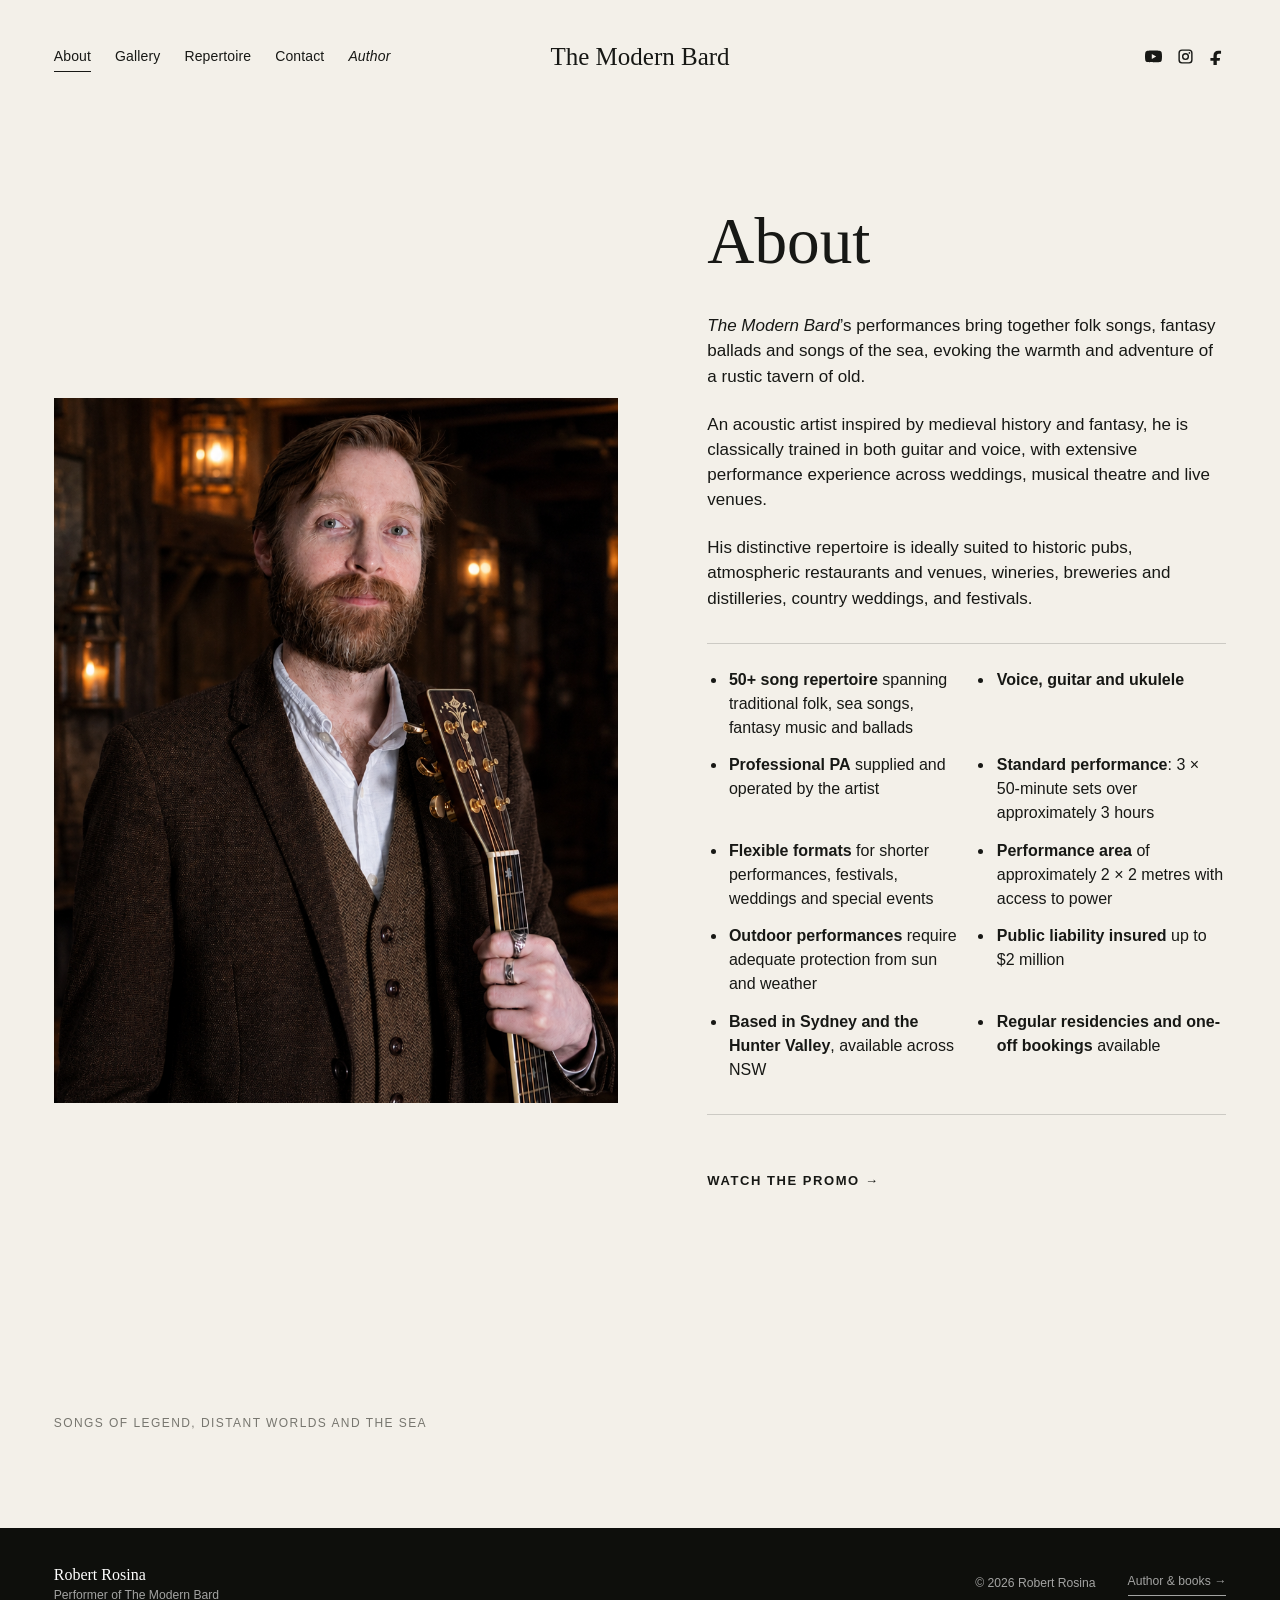
==== commit 2441d769: "Update Modern Bard website" ====
--- a/about.html
+++ b/about.html
@@ -37,11 +37,11 @@
 </style></head><body class="interior-page"><header class="site-header" data-header="">
 <a class="skip-link" href="#main">Skip to content</a>
 <nav aria-label="Primary navigation" class="nav-left">
-<a class="network-author-link" href="https://robertrosina.com.au/">Author</a>
 <a class="active" href="about.html">About</a>
 <a href="gallery.html">Gallery</a>
 <a href="repertoire.html">Repertoire</a>
 <a href="contact.html">Contact</a>
+<a class="network-author-link" href="https://robertrosina.com.au/">Author</a>
 </nav>
 <a aria-label="The Modern Bard home" class="brand" href="index.html">The Modern Bard</a>
 <div aria-label="Social links" class="nav-social">
@@ -52,11 +52,11 @@
 <button aria-expanded="false" aria-label="Open menu" class="menu-toggle" type="button"><span></span><span></span></button>
 <div class="mobile-menu">
 <a class="network-home-link" href="https://robertrosina.com.au/">Robert Rosina</a>
-<a class="network-author-link" href="https://robertrosina.com.au/">Author</a>
 <a class="active" href="about.html">About</a>
 <a href="gallery.html">Gallery</a>
 <a href="repertoire.html">Repertoire</a>
 <a href="contact.html">Contact</a>
+<a class="network-author-link" href="https://robertrosina.com.au/">Author</a>
 </div>
 </header><main class="page-main about-page" id="main">
 <section class="section section-paper about-row about-row-manifesto">
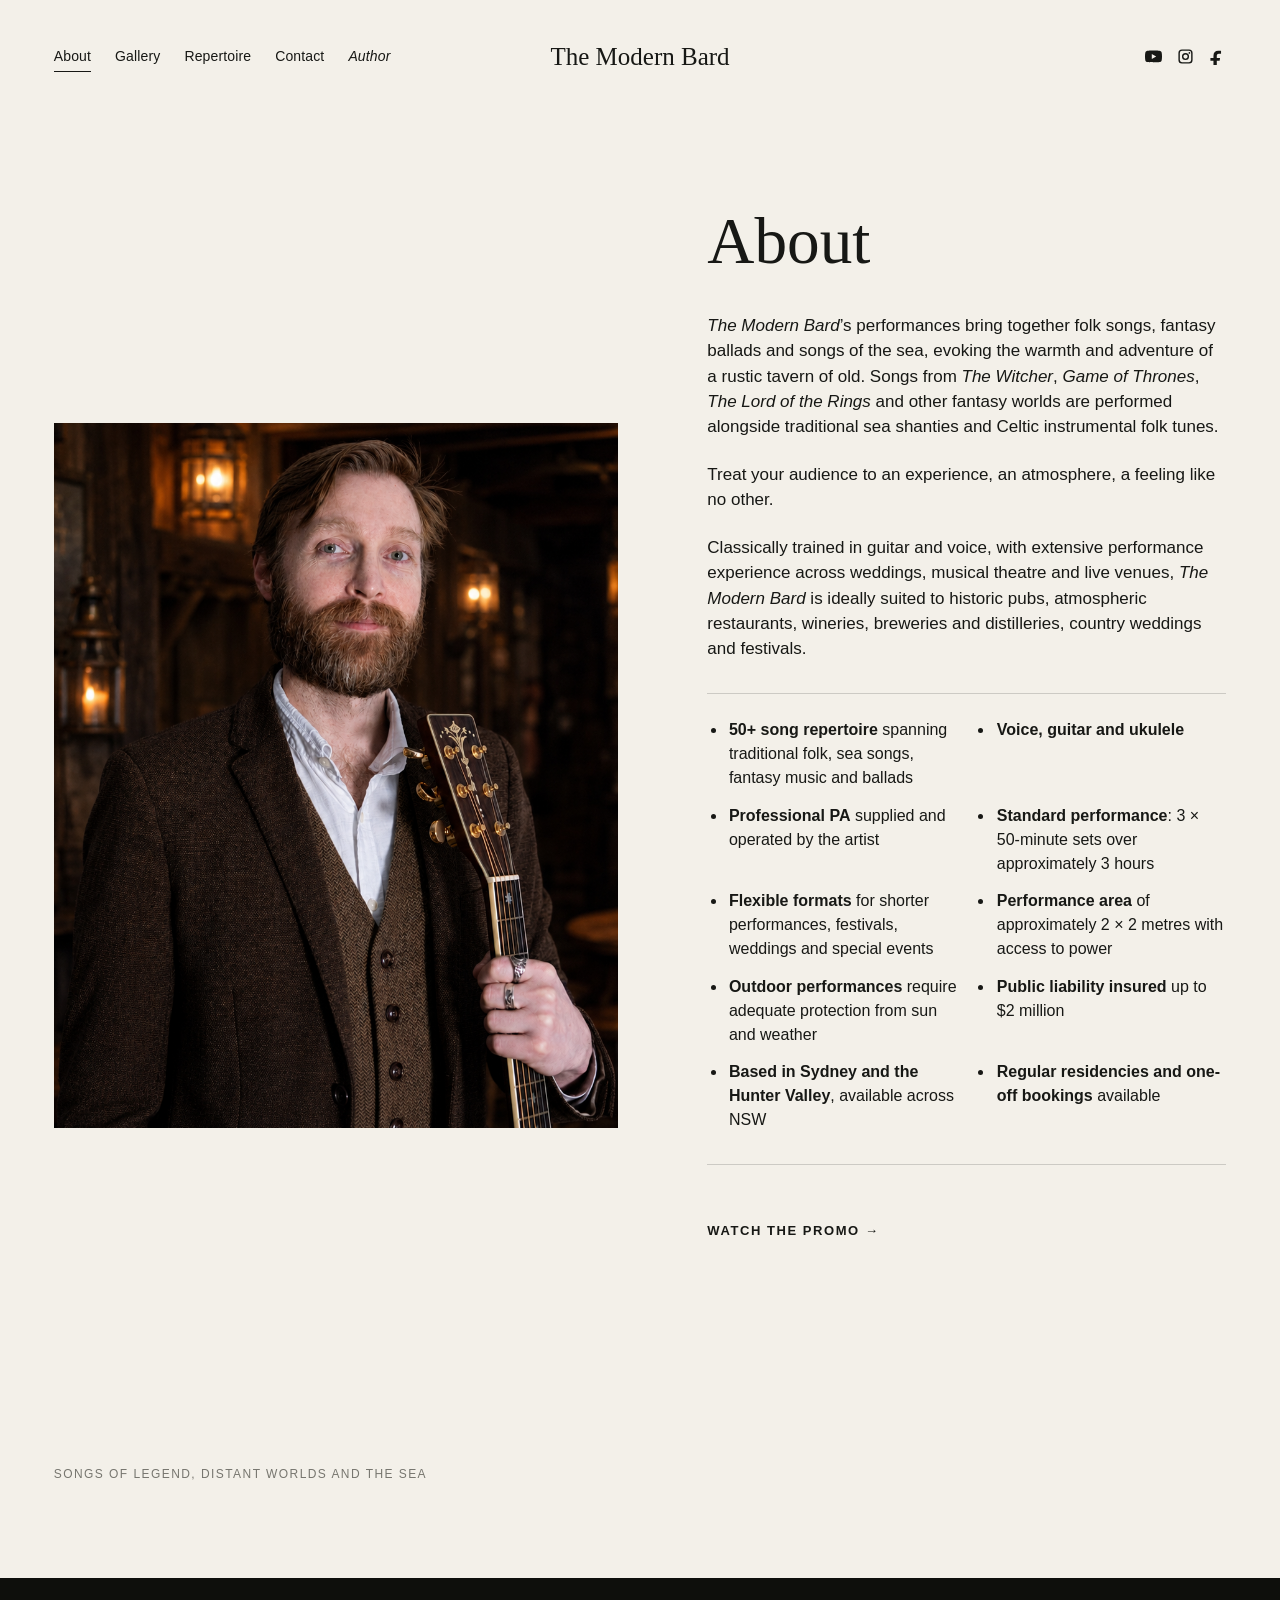
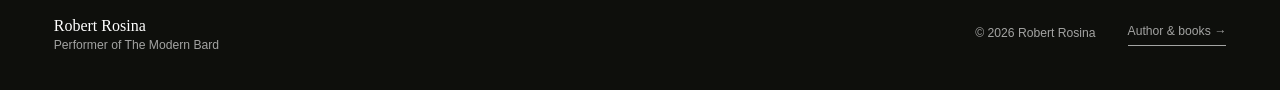
==== commit 7feda5d2: "Update Modern Bard website" ====
--- a/about.html
+++ b/about.html
@@ -1,6 +1,6 @@
 <!DOCTYPE html>
 
-<html lang="en"><head><meta charset="utf-8"/><meta content="width=device-width, initial-scale=1" name="viewport"/><title>About — The Modern Bard</title><meta content="The Modern Bard is a classically trained acoustic artist inspired by medieval history and fantasy, performing folk songs, fantasy ballads and songs of the sea." name="description"/><link href="assets/images/favicon.ico" rel="icon" sizes="any"/><link href="assets/images/favicon-32x32.png" rel="icon" sizes="32x32" type="image/png"/><link href="assets/images/favicon-16x16.png" rel="icon" sizes="16x16" type="image/png"/><link href="assets/images/favicon-192.png" rel="apple-touch-icon" sizes="192x192"/><link href="assets/css/site-v3.css" rel="stylesheet"/><style>
+<html lang="en"><head><meta charset="utf-8"/><meta content="width=device-width, initial-scale=1" name="viewport"/><title>About — The Modern Bard</title><meta content="The Modern Bard performs folk songs, fantasy ballads, sea shanties and Celtic instrumentals, including songs from The Witcher, Game of Thrones and The Lord of the Rings." name="description"/><link href="assets/images/favicon.ico" rel="icon" sizes="any"/><link href="assets/images/favicon-32x32.png" rel="icon" sizes="32x32" type="image/png"/><link href="assets/images/favicon-16x16.png" rel="icon" sizes="16x16" type="image/png"/><link href="assets/images/favicon-192.png" rel="apple-touch-icon" sizes="192x192"/><link href="assets/css/site-v3.css" rel="stylesheet"/><style>
 .about-details-list{
   display:grid;
   grid-template-columns:repeat(2,minmax(0,1fr));
@@ -63,7 +63,7 @@
 <figure class="about-image fade-up">
 <img alt="Robert Rosina in brown tweed holding an acoustic guitar in a warm tavern setting" src="assets/images/robert-rosina-modern-bard-tavern-portrait.png"/>
 </figure>
-<div class="about-text about-copy-block fade-up"><h2>About</h2><p><em>The Modern Bard</em>’s performances bring together folk songs, fantasy ballads and songs of the sea, evoking the warmth and adventure of a rustic tavern of old.</p><p>An acoustic artist inspired by medieval history and fantasy, he is classically trained in both guitar and voice, with extensive performance experience across weddings, musical theatre and live venues.</p><p>His distinctive repertoire is ideally suited to historic pubs, atmospheric restaurants and venues, wineries, breweries and distilleries, country weddings, and festivals.</p><ul aria-label="Performance and booking details" class="about-details-list"><li><strong>50+ song repertoire</strong> spanning traditional folk, sea songs, fantasy music and ballads</li><li><strong>Voice, guitar and ukulele</strong></li><li><strong>Professional PA</strong> supplied and operated by the artist</li><li><strong>Standard performance</strong>: 3 × 50-minute sets over approximately 3 hours</li><li><strong>Flexible formats</strong> for shorter performances, festivals, weddings and special events</li><li><strong>Performance area</strong> of approximately 2 × 2 metres with access to power</li><li><strong>Outdoor performances</strong> require adequate protection from sun and weather</li><li><strong>Public liability insured</strong> up to $2 million</li><li><strong>Based in Sydney and the Hunter Valley</strong>, available across NSW</li><li><strong>Regular residencies and one-off bookings</strong> available</li></ul><p class="about-film-return"><a href="index.html?film=open">Watch the promo →</a></p></div>
+<div class="about-text about-copy-block fade-up"><h2>About</h2><p><em>The Modern Bard</em>’s performances bring together folk songs, fantasy ballads and songs of the sea, evoking the warmth and adventure of a rustic tavern of old. Songs from <em>The Witcher</em>, <em>Game of Thrones</em>, <em>The Lord of the Rings</em> and other fantasy worlds are performed alongside traditional sea shanties and Celtic instrumental folk tunes.</p><p>Treat your audience to an experience, an atmosphere, a feeling like no other.</p><p>Classically trained in guitar and voice, with extensive performance experience across weddings, musical theatre and live venues, <em>The Modern Bard</em> is ideally suited to historic pubs, atmospheric restaurants, wineries, breweries and distilleries, country weddings and festivals.</p><ul aria-label="Performance and booking details" class="about-details-list"><li><strong>50+ song repertoire</strong> spanning traditional folk, sea songs, fantasy music and ballads</li><li><strong>Voice, guitar and ukulele</strong></li><li><strong>Professional PA</strong> supplied and operated by the artist</li><li><strong>Standard performance</strong>: 3 × 50-minute sets over approximately 3 hours</li><li><strong>Flexible formats</strong> for shorter performances, festivals, weddings and special events</li><li><strong>Performance area</strong> of approximately 2 × 2 metres with access to power</li><li><strong>Outdoor performances</strong> require adequate protection from sun and weather</li><li><strong>Public liability insured</strong> up to $2 million</li><li><strong>Based in Sydney and the Hunter Valley</strong>, available across NSW</li><li><strong>Regular residencies and one-off bookings</strong> available</li></ul><p class="about-film-return"><a href="index.html?film=open">Watch the promo →</a></p></div>
 <p class="about-kicker">Songs of legend, distant worlds and the sea</p>
 </section>
 </main><footer class="site-footer"><div class="footer-grid"><div><strong>Robert Rosina</strong><span>Performer of The Modern Bard</span></div><p>© 2026 Robert Rosina</p><a class="footer-author-link" href="https://robertrosina.com.au/">Author &amp; books →</a></div></footer><script src="assets/js/site.js"></script></body></html>
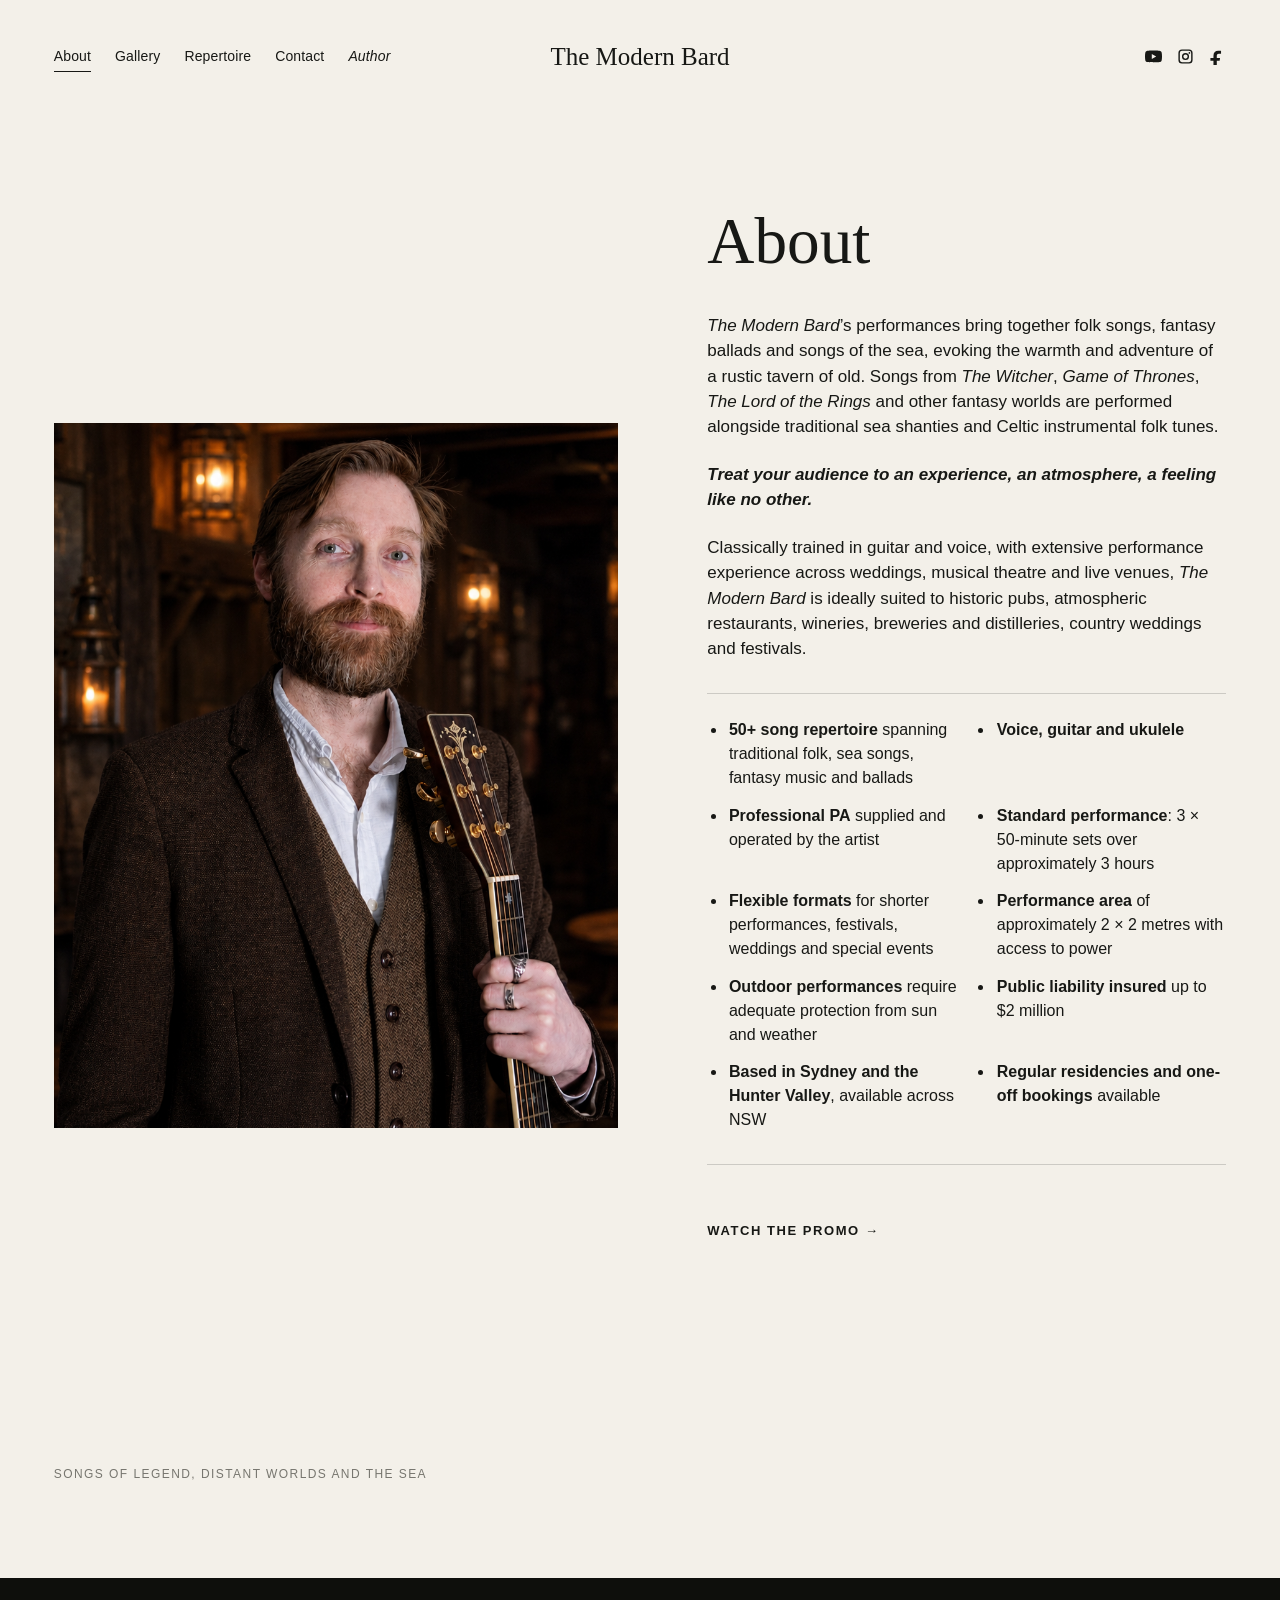
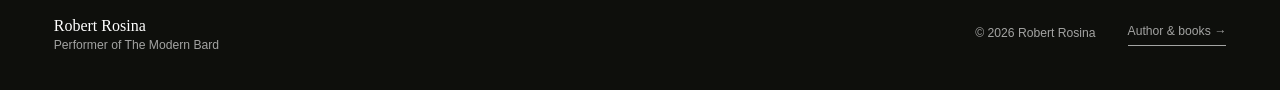
==== commit c6d93d14: "Update Modern Bard website" ====
--- a/about.html
+++ b/about.html
@@ -63,7 +63,7 @@
 <figure class="about-image fade-up">
 <img alt="Robert Rosina in brown tweed holding an acoustic guitar in a warm tavern setting" src="assets/images/robert-rosina-modern-bard-tavern-portrait.png"/>
 </figure>
-<div class="about-text about-copy-block fade-up"><h2>About</h2><p><em>The Modern Bard</em>’s performances bring together folk songs, fantasy ballads and songs of the sea, evoking the warmth and adventure of a rustic tavern of old. Songs from <em>The Witcher</em>, <em>Game of Thrones</em>, <em>The Lord of the Rings</em> and other fantasy worlds are performed alongside traditional sea shanties and Celtic instrumental folk tunes.</p><p>Treat your audience to an experience, an atmosphere, a feeling like no other.</p><p>Classically trained in guitar and voice, with extensive performance experience across weddings, musical theatre and live venues, <em>The Modern Bard</em> is ideally suited to historic pubs, atmospheric restaurants, wineries, breweries and distilleries, country weddings and festivals.</p><ul aria-label="Performance and booking details" class="about-details-list"><li><strong>50+ song repertoire</strong> spanning traditional folk, sea songs, fantasy music and ballads</li><li><strong>Voice, guitar and ukulele</strong></li><li><strong>Professional PA</strong> supplied and operated by the artist</li><li><strong>Standard performance</strong>: 3 × 50-minute sets over approximately 3 hours</li><li><strong>Flexible formats</strong> for shorter performances, festivals, weddings and special events</li><li><strong>Performance area</strong> of approximately 2 × 2 metres with access to power</li><li><strong>Outdoor performances</strong> require adequate protection from sun and weather</li><li><strong>Public liability insured</strong> up to $2 million</li><li><strong>Based in Sydney and the Hunter Valley</strong>, available across NSW</li><li><strong>Regular residencies and one-off bookings</strong> available</li></ul><p class="about-film-return"><a href="index.html?film=open">Watch the promo →</a></p></div>
+<div class="about-text about-copy-block fade-up"><h2>About</h2><p><em>The Modern Bard</em>’s performances bring together folk songs, fantasy ballads and songs of the sea, evoking the warmth and adventure of a rustic tavern of old. Songs from <em>The Witcher</em>, <em>Game of Thrones</em>, <em>The Lord of the Rings</em> and other fantasy worlds are performed alongside traditional sea shanties and Celtic instrumental folk tunes.</p><p><strong><em>Treat your audience to an experience, an atmosphere, a feeling like no other.</em></strong></p><p>Classically trained in guitar and voice, with extensive performance experience across weddings, musical theatre and live venues, <em>The Modern Bard</em> is ideally suited to historic pubs, atmospheric restaurants, wineries, breweries and distilleries, country weddings and festivals.</p><ul aria-label="Performance and booking details" class="about-details-list"><li><strong>50+ song repertoire</strong> spanning traditional folk, sea songs, fantasy music and ballads</li><li><strong>Voice, guitar and ukulele</strong></li><li><strong>Professional PA</strong> supplied and operated by the artist</li><li><strong>Standard performance</strong>: 3 × 50-minute sets over approximately 3 hours</li><li><strong>Flexible formats</strong> for shorter performances, festivals, weddings and special events</li><li><strong>Performance area</strong> of approximately 2 × 2 metres with access to power</li><li><strong>Outdoor performances</strong> require adequate protection from sun and weather</li><li><strong>Public liability insured</strong> up to $2 million</li><li><strong>Based in Sydney and the Hunter Valley</strong>, available across NSW</li><li><strong>Regular residencies and one-off bookings</strong> available</li></ul><p class="about-film-return"><a href="index.html?film=open">Watch the promo →</a></p></div>
 <p class="about-kicker">Songs of legend, distant worlds and the sea</p>
 </section>
 </main><footer class="site-footer"><div class="footer-grid"><div><strong>Robert Rosina</strong><span>Performer of The Modern Bard</span></div><p>© 2026 Robert Rosina</p><a class="footer-author-link" href="https://robertrosina.com.au/">Author &amp; books →</a></div></footer><script src="assets/js/site.js"></script></body></html>
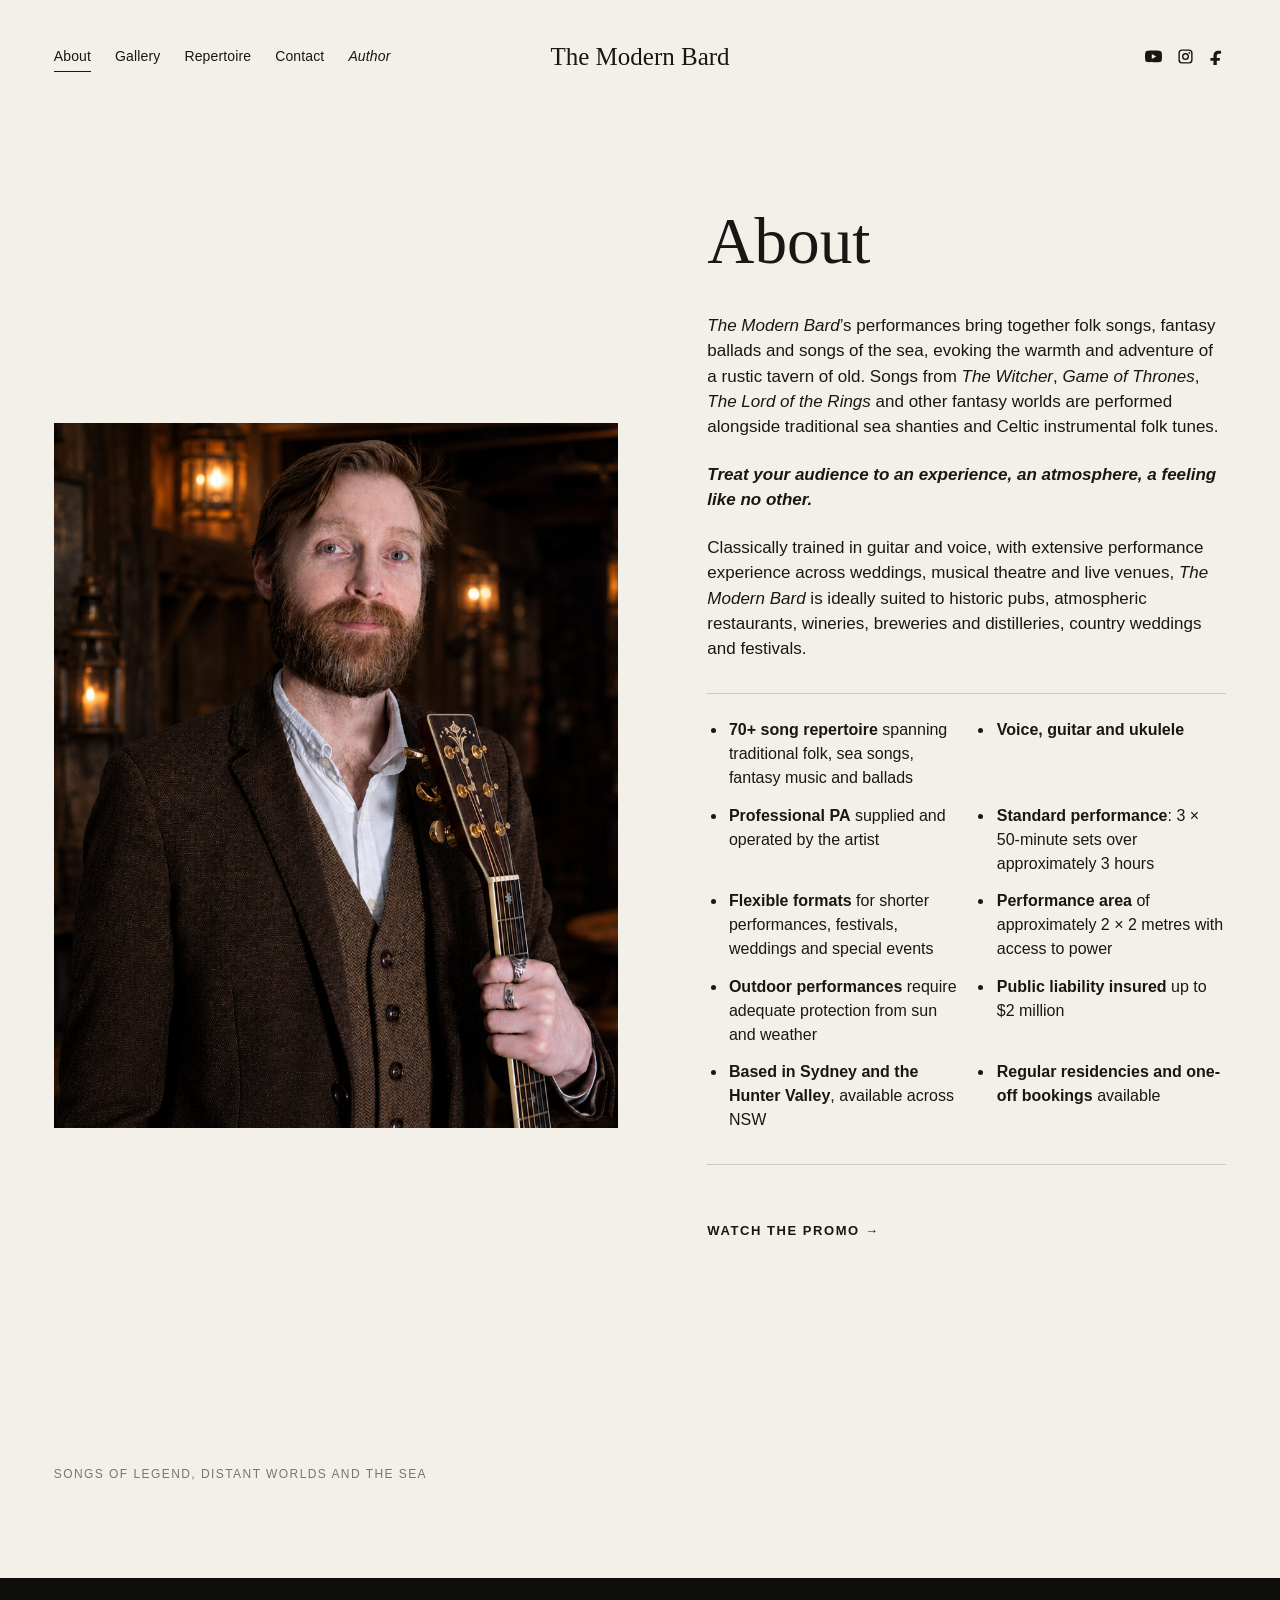
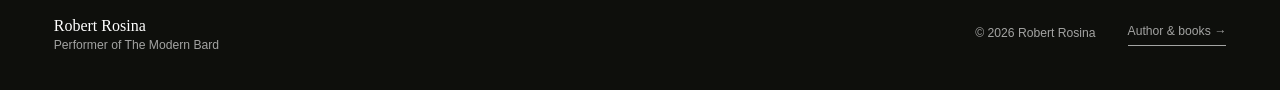
==== commit 86bfab09: "Update Modern Bard website" ====
--- a/about.html
+++ b/about.html
@@ -63,7 +63,7 @@
 <figure class="about-image fade-up">
 <img alt="Robert Rosina in brown tweed holding an acoustic guitar in a warm tavern setting" src="assets/images/robert-rosina-modern-bard-tavern-portrait.png"/>
 </figure>
-<div class="about-text about-copy-block fade-up"><h2>About</h2><p><em>The Modern Bard</em>’s performances bring together folk songs, fantasy ballads and songs of the sea, evoking the warmth and adventure of a rustic tavern of old. Songs from <em>The Witcher</em>, <em>Game of Thrones</em>, <em>The Lord of the Rings</em> and other fantasy worlds are performed alongside traditional sea shanties and Celtic instrumental folk tunes.</p><p><strong><em>Treat your audience to an experience, an atmosphere, a feeling like no other.</em></strong></p><p>Classically trained in guitar and voice, with extensive performance experience across weddings, musical theatre and live venues, <em>The Modern Bard</em> is ideally suited to historic pubs, atmospheric restaurants, wineries, breweries and distilleries, country weddings and festivals.</p><ul aria-label="Performance and booking details" class="about-details-list"><li><strong>50+ song repertoire</strong> spanning traditional folk, sea songs, fantasy music and ballads</li><li><strong>Voice, guitar and ukulele</strong></li><li><strong>Professional PA</strong> supplied and operated by the artist</li><li><strong>Standard performance</strong>: 3 × 50-minute sets over approximately 3 hours</li><li><strong>Flexible formats</strong> for shorter performances, festivals, weddings and special events</li><li><strong>Performance area</strong> of approximately 2 × 2 metres with access to power</li><li><strong>Outdoor performances</strong> require adequate protection from sun and weather</li><li><strong>Public liability insured</strong> up to $2 million</li><li><strong>Based in Sydney and the Hunter Valley</strong>, available across NSW</li><li><strong>Regular residencies and one-off bookings</strong> available</li></ul><p class="about-film-return"><a href="index.html?film=open">Watch the promo →</a></p></div>
+<div class="about-text about-copy-block fade-up"><h2>About</h2><p><em>The Modern Bard</em>’s performances bring together folk songs, fantasy ballads and songs of the sea, evoking the warmth and adventure of a rustic tavern of old. Songs from <em>The Witcher</em>, <em>Game of Thrones</em>, <em>The Lord of the Rings</em> and other fantasy worlds are performed alongside traditional sea shanties and Celtic instrumental folk tunes.</p><p><strong><em>Treat your audience to an experience, an atmosphere, a feeling like no other.</em></strong></p><p>Classically trained in guitar and voice, with extensive performance experience across weddings, musical theatre and live venues, <em>The Modern Bard</em> is ideally suited to historic pubs, atmospheric restaurants, wineries, breweries and distilleries, country weddings and festivals.</p><ul aria-label="Performance and booking details" class="about-details-list"><li><strong>70+ song repertoire</strong> spanning traditional folk, sea songs, fantasy music and ballads</li><li><strong>Voice, guitar and ukulele</strong></li><li><strong>Professional PA</strong> supplied and operated by the artist</li><li><strong>Standard performance</strong>: 3 × 50-minute sets over approximately 3 hours</li><li><strong>Flexible formats</strong> for shorter performances, festivals, weddings and special events</li><li><strong>Performance area</strong> of approximately 2 × 2 metres with access to power</li><li><strong>Outdoor performances</strong> require adequate protection from sun and weather</li><li><strong>Public liability insured</strong> up to $2 million</li><li><strong>Based in Sydney and the Hunter Valley</strong>, available across NSW</li><li><strong>Regular residencies and one-off bookings</strong> available</li></ul><p class="about-film-return"><a href="index.html?film=open">Watch the promo →</a></p></div>
 <p class="about-kicker">Songs of legend, distant worlds and the sea</p>
 </section>
 </main><footer class="site-footer"><div class="footer-grid"><div><strong>Robert Rosina</strong><span>Performer of The Modern Bard</span></div><p>© 2026 Robert Rosina</p><a class="footer-author-link" href="https://robertrosina.com.au/">Author &amp; books →</a></div></footer><script src="assets/js/site.js"></script></body></html>
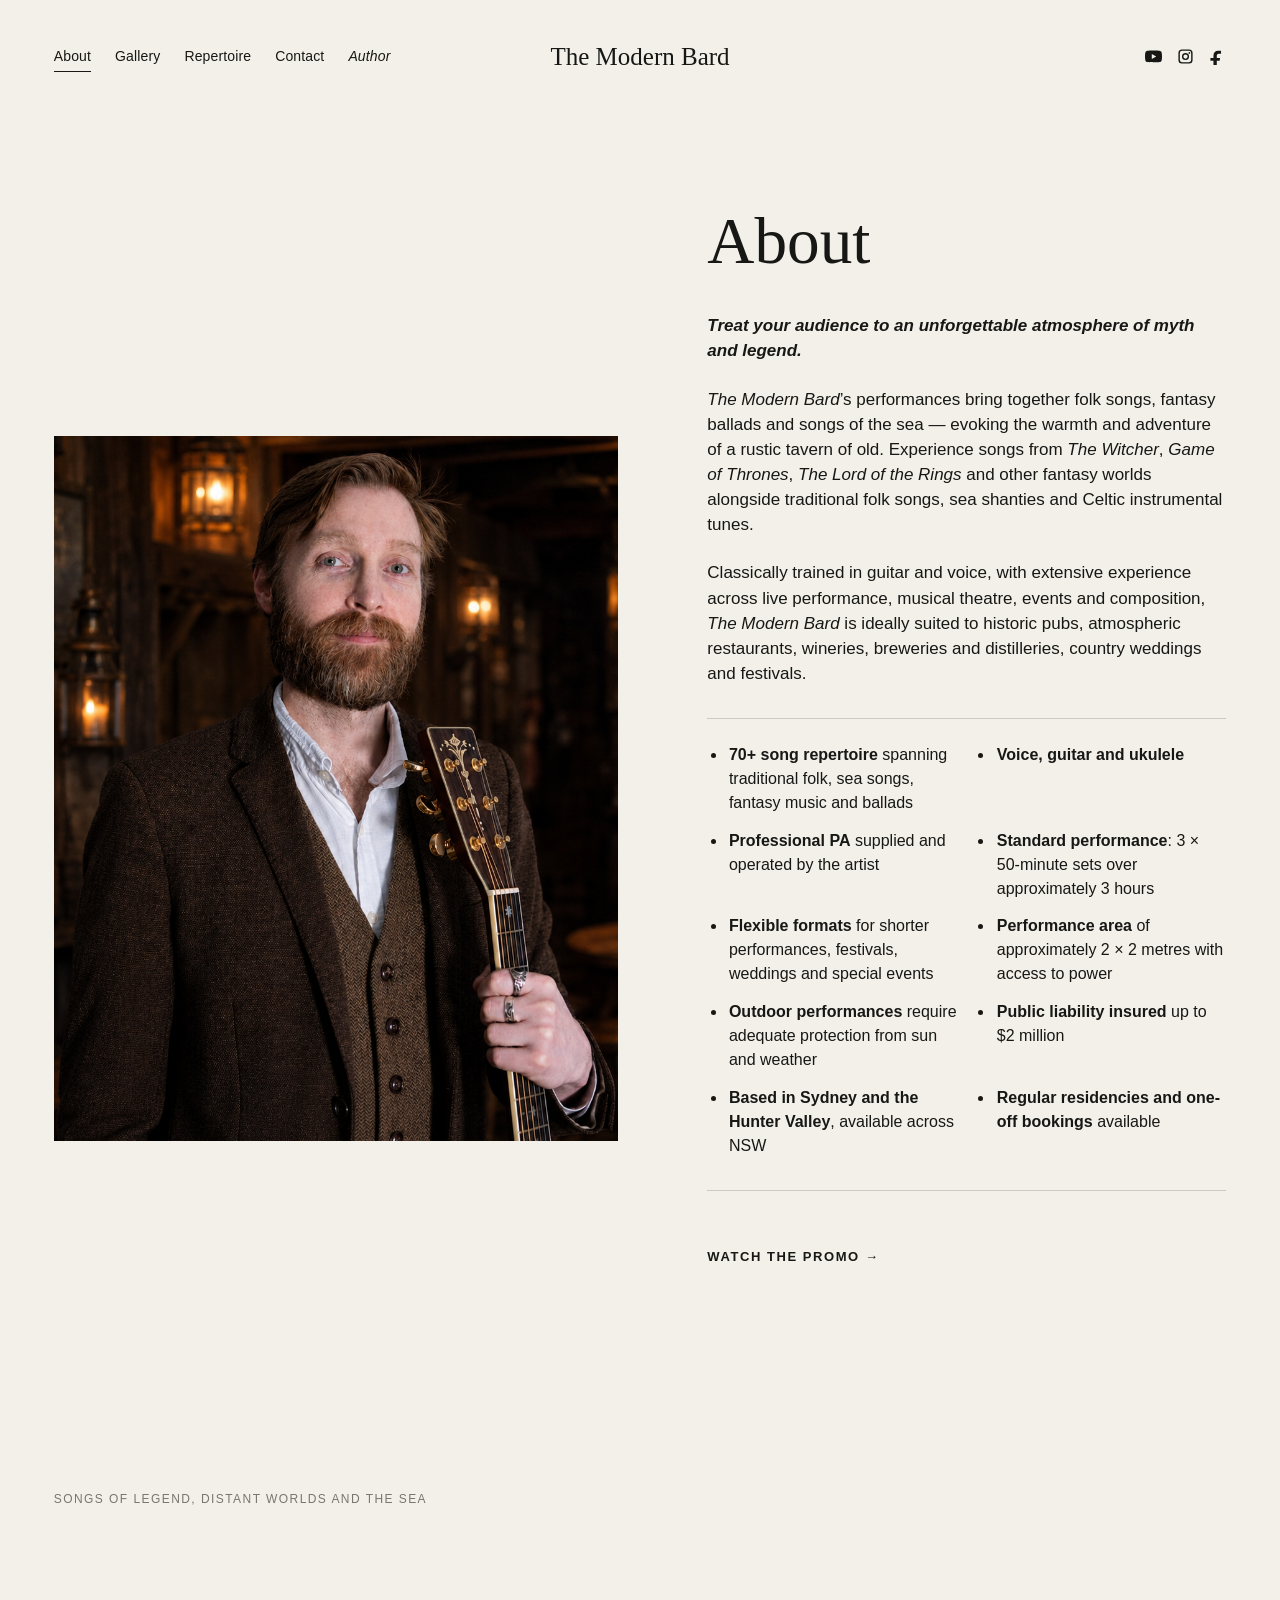
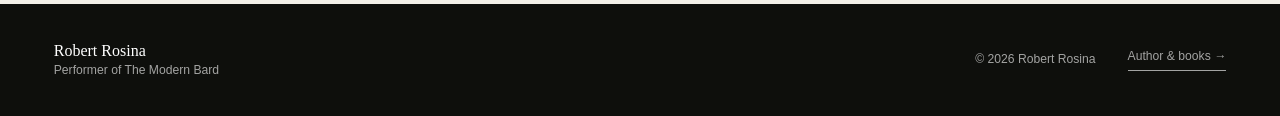
==== commit 16dd8792: "Update Modern Bard website" ====
--- a/about.html
+++ b/about.html
@@ -63,7 +63,7 @@
 <figure class="about-image fade-up">
 <img alt="Robert Rosina in brown tweed holding an acoustic guitar in a warm tavern setting" src="assets/images/robert-rosina-modern-bard-tavern-portrait.png"/>
 </figure>
-<div class="about-text about-copy-block fade-up"><h2>About</h2><p><em>The Modern Bard</em>’s performances bring together folk songs, fantasy ballads and songs of the sea, evoking the warmth and adventure of a rustic tavern of old. Songs from <em>The Witcher</em>, <em>Game of Thrones</em>, <em>The Lord of the Rings</em> and other fantasy worlds are performed alongside traditional sea shanties and Celtic instrumental folk tunes.</p><p><strong><em>Treat your audience to an experience, an atmosphere, a feeling like no other.</em></strong></p><p>Classically trained in guitar and voice, with extensive performance experience across weddings, musical theatre and live venues, <em>The Modern Bard</em> is ideally suited to historic pubs, atmospheric restaurants, wineries, breweries and distilleries, country weddings and festivals.</p><ul aria-label="Performance and booking details" class="about-details-list"><li><strong>70+ song repertoire</strong> spanning traditional folk, sea songs, fantasy music and ballads</li><li><strong>Voice, guitar and ukulele</strong></li><li><strong>Professional PA</strong> supplied and operated by the artist</li><li><strong>Standard performance</strong>: 3 × 50-minute sets over approximately 3 hours</li><li><strong>Flexible formats</strong> for shorter performances, festivals, weddings and special events</li><li><strong>Performance area</strong> of approximately 2 × 2 metres with access to power</li><li><strong>Outdoor performances</strong> require adequate protection from sun and weather</li><li><strong>Public liability insured</strong> up to $2 million</li><li><strong>Based in Sydney and the Hunter Valley</strong>, available across NSW</li><li><strong>Regular residencies and one-off bookings</strong> available</li></ul><p class="about-film-return"><a href="index.html?film=open">Watch the promo →</a></p></div>
+<div class="about-text about-copy-block fade-up"><h2>About</h2><p><strong><em>Treat your audience to an unforgettable atmosphere of myth and legend.</em></strong></p><p><em>The Modern Bard</em>’s performances bring together folk songs, fantasy ballads and songs of the sea — evoking the warmth and adventure of a rustic tavern of old. Experience songs from <em>The Witcher</em>, <em>Game of Thrones</em>, <em>The Lord of the Rings</em> and other fantasy worlds alongside traditional folk songs, sea shanties and Celtic instrumental tunes.</p><p>Classically trained in guitar and voice, with extensive experience across live performance, musical theatre, events and composition, <em>The Modern Bard</em> is ideally suited to historic pubs, atmospheric restaurants, wineries, breweries and distilleries, country weddings and festivals.</p><ul aria-label="Performance and booking details" class="about-details-list"><li><strong>70+ song repertoire</strong> spanning traditional folk, sea songs, fantasy music and ballads</li><li><strong>Voice, guitar and ukulele</strong></li><li><strong>Professional PA</strong> supplied and operated by the artist</li><li><strong>Standard performance</strong>: 3 × 50-minute sets over approximately 3 hours</li><li><strong>Flexible formats</strong> for shorter performances, festivals, weddings and special events</li><li><strong>Performance area</strong> of approximately 2 × 2 metres with access to power</li><li><strong>Outdoor performances</strong> require adequate protection from sun and weather</li><li><strong>Public liability insured</strong> up to $2 million</li><li><strong>Based in Sydney and the Hunter Valley</strong>, available across NSW</li><li><strong>Regular residencies and one-off bookings</strong> available</li></ul><p class="about-film-return"><a href="index.html?film=open">Watch the promo →</a></p></div>
 <p class="about-kicker">Songs of legend, distant worlds and the sea</p>
 </section>
 </main><footer class="site-footer"><div class="footer-grid"><div><strong>Robert Rosina</strong><span>Performer of The Modern Bard</span></div><p>© 2026 Robert Rosina</p><a class="footer-author-link" href="https://robertrosina.com.au/">Author &amp; books →</a></div></footer><script src="assets/js/site.js"></script></body></html>
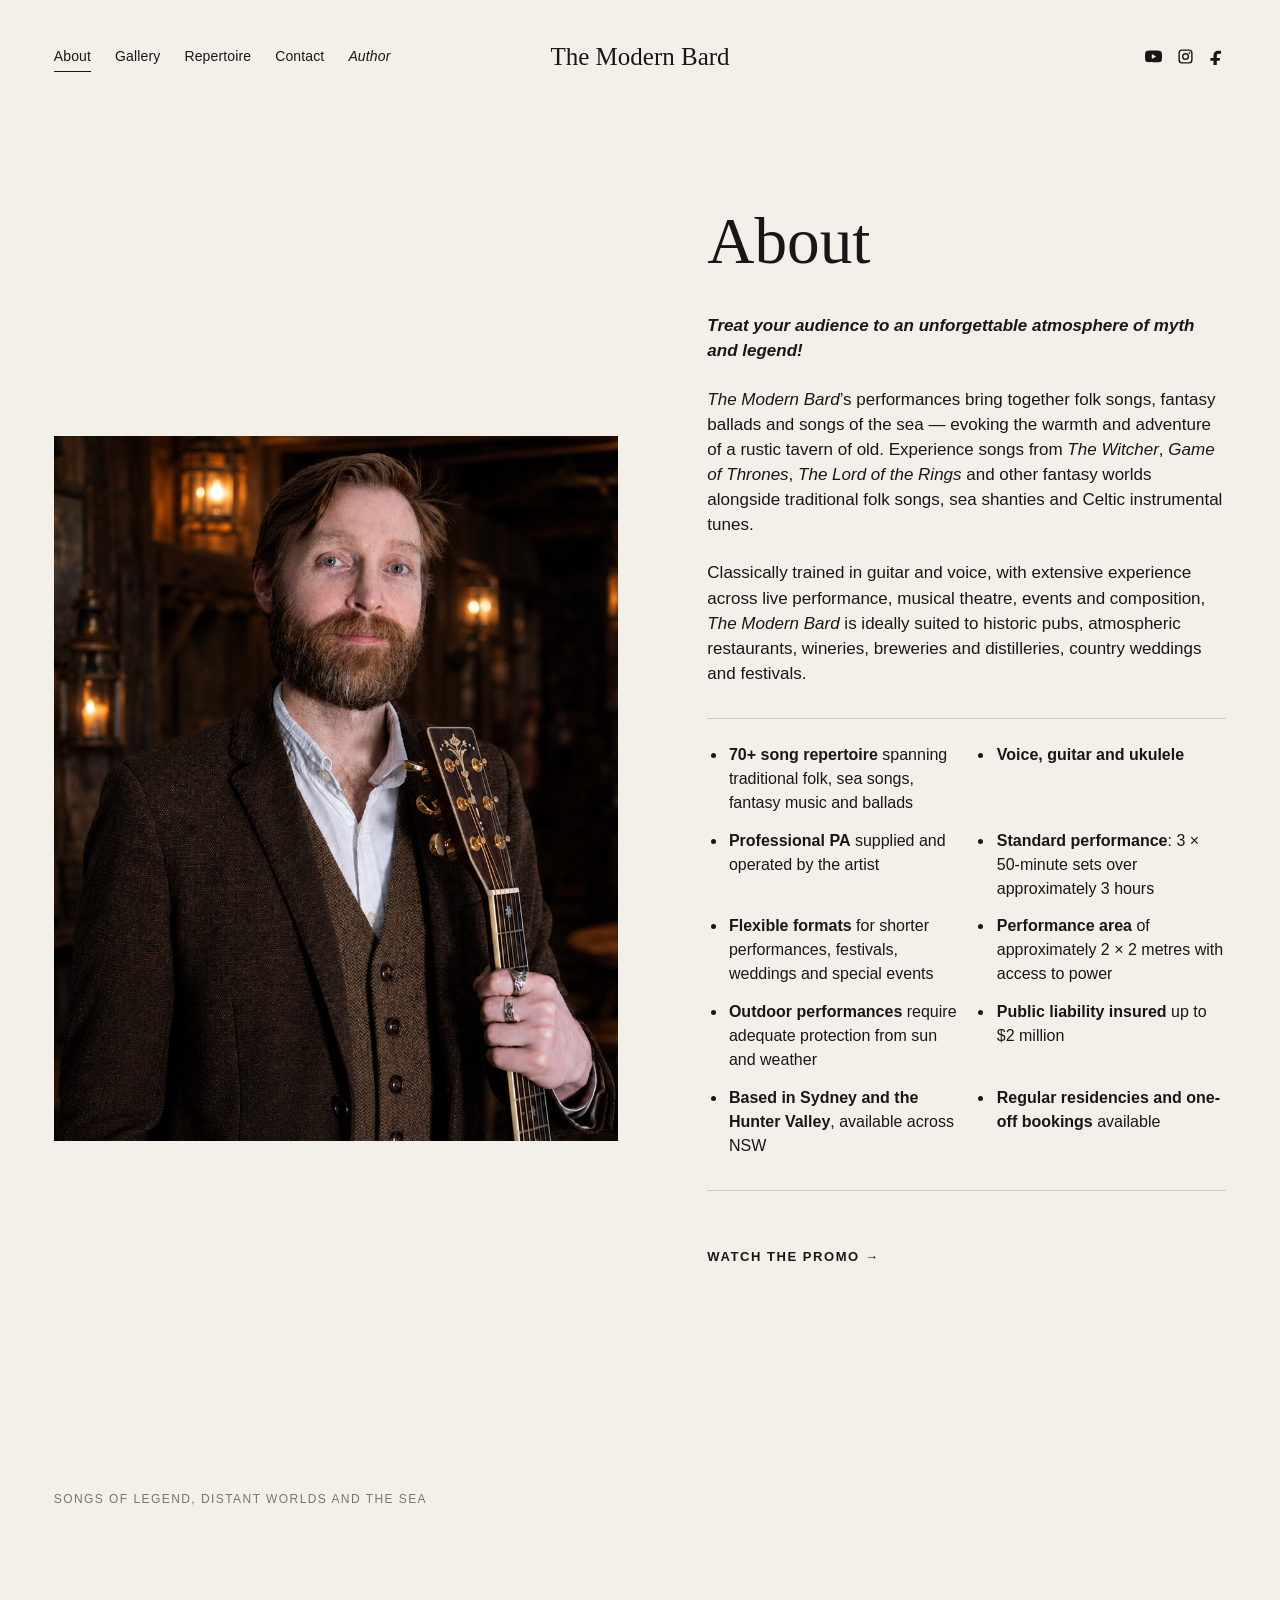
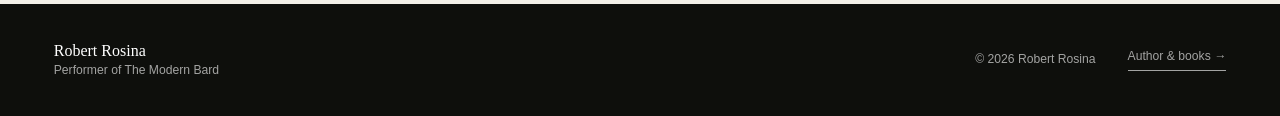
==== commit fa9d7e63: "Update Modern Bard website" ====
--- a/about.html
+++ b/about.html
@@ -63,7 +63,7 @@
 <figure class="about-image fade-up">
 <img alt="Robert Rosina in brown tweed holding an acoustic guitar in a warm tavern setting" src="assets/images/robert-rosina-modern-bard-tavern-portrait.png"/>
 </figure>
-<div class="about-text about-copy-block fade-up"><h2>About</h2><p><strong><em>Treat your audience to an unforgettable atmosphere of myth and legend.</em></strong></p><p><em>The Modern Bard</em>’s performances bring together folk songs, fantasy ballads and songs of the sea — evoking the warmth and adventure of a rustic tavern of old. Experience songs from <em>The Witcher</em>, <em>Game of Thrones</em>, <em>The Lord of the Rings</em> and other fantasy worlds alongside traditional folk songs, sea shanties and Celtic instrumental tunes.</p><p>Classically trained in guitar and voice, with extensive experience across live performance, musical theatre, events and composition, <em>The Modern Bard</em> is ideally suited to historic pubs, atmospheric restaurants, wineries, breweries and distilleries, country weddings and festivals.</p><ul aria-label="Performance and booking details" class="about-details-list"><li><strong>70+ song repertoire</strong> spanning traditional folk, sea songs, fantasy music and ballads</li><li><strong>Voice, guitar and ukulele</strong></li><li><strong>Professional PA</strong> supplied and operated by the artist</li><li><strong>Standard performance</strong>: 3 × 50-minute sets over approximately 3 hours</li><li><strong>Flexible formats</strong> for shorter performances, festivals, weddings and special events</li><li><strong>Performance area</strong> of approximately 2 × 2 metres with access to power</li><li><strong>Outdoor performances</strong> require adequate protection from sun and weather</li><li><strong>Public liability insured</strong> up to $2 million</li><li><strong>Based in Sydney and the Hunter Valley</strong>, available across NSW</li><li><strong>Regular residencies and one-off bookings</strong> available</li></ul><p class="about-film-return"><a href="index.html?film=open">Watch the promo →</a></p></div>
+<div class="about-text about-copy-block fade-up"><h2>About</h2><p><strong><em>Treat your audience to an unforgettable atmosphere of myth and legend!</em></strong></p><p><em>The Modern Bard</em>’s performances bring together folk songs, fantasy ballads and songs of the sea — evoking the warmth and adventure of a rustic tavern of old. Experience songs from <em>The Witcher</em>, <em>Game of Thrones</em>, <em>The Lord of the Rings</em> and other fantasy worlds alongside traditional folk songs, sea shanties and Celtic instrumental tunes.</p><p>Classically trained in guitar and voice, with extensive experience across live performance, musical theatre, events and composition, <em>The Modern Bard</em> is ideally suited to historic pubs, atmospheric restaurants, wineries, breweries and distilleries, country weddings and festivals.</p><ul aria-label="Performance and booking details" class="about-details-list"><li><strong>70+ song repertoire</strong> spanning traditional folk, sea songs, fantasy music and ballads</li><li><strong>Voice, guitar and ukulele</strong></li><li><strong>Professional PA</strong> supplied and operated by the artist</li><li><strong>Standard performance</strong>: 3 × 50-minute sets over approximately 3 hours</li><li><strong>Flexible formats</strong> for shorter performances, festivals, weddings and special events</li><li><strong>Performance area</strong> of approximately 2 × 2 metres with access to power</li><li><strong>Outdoor performances</strong> require adequate protection from sun and weather</li><li><strong>Public liability insured</strong> up to $2 million</li><li><strong>Based in Sydney and the Hunter Valley</strong>, available across NSW</li><li><strong>Regular residencies and one-off bookings</strong> available</li></ul><p class="about-film-return"><a href="index.html?film=open">Watch the promo →</a></p></div>
 <p class="about-kicker">Songs of legend, distant worlds and the sea</p>
 </section>
 </main><footer class="site-footer"><div class="footer-grid"><div><strong>Robert Rosina</strong><span>Performer of The Modern Bard</span></div><p>© 2026 Robert Rosina</p><a class="footer-author-link" href="https://robertrosina.com.au/">Author &amp; books →</a></div></footer><script src="assets/js/site.js"></script></body></html>
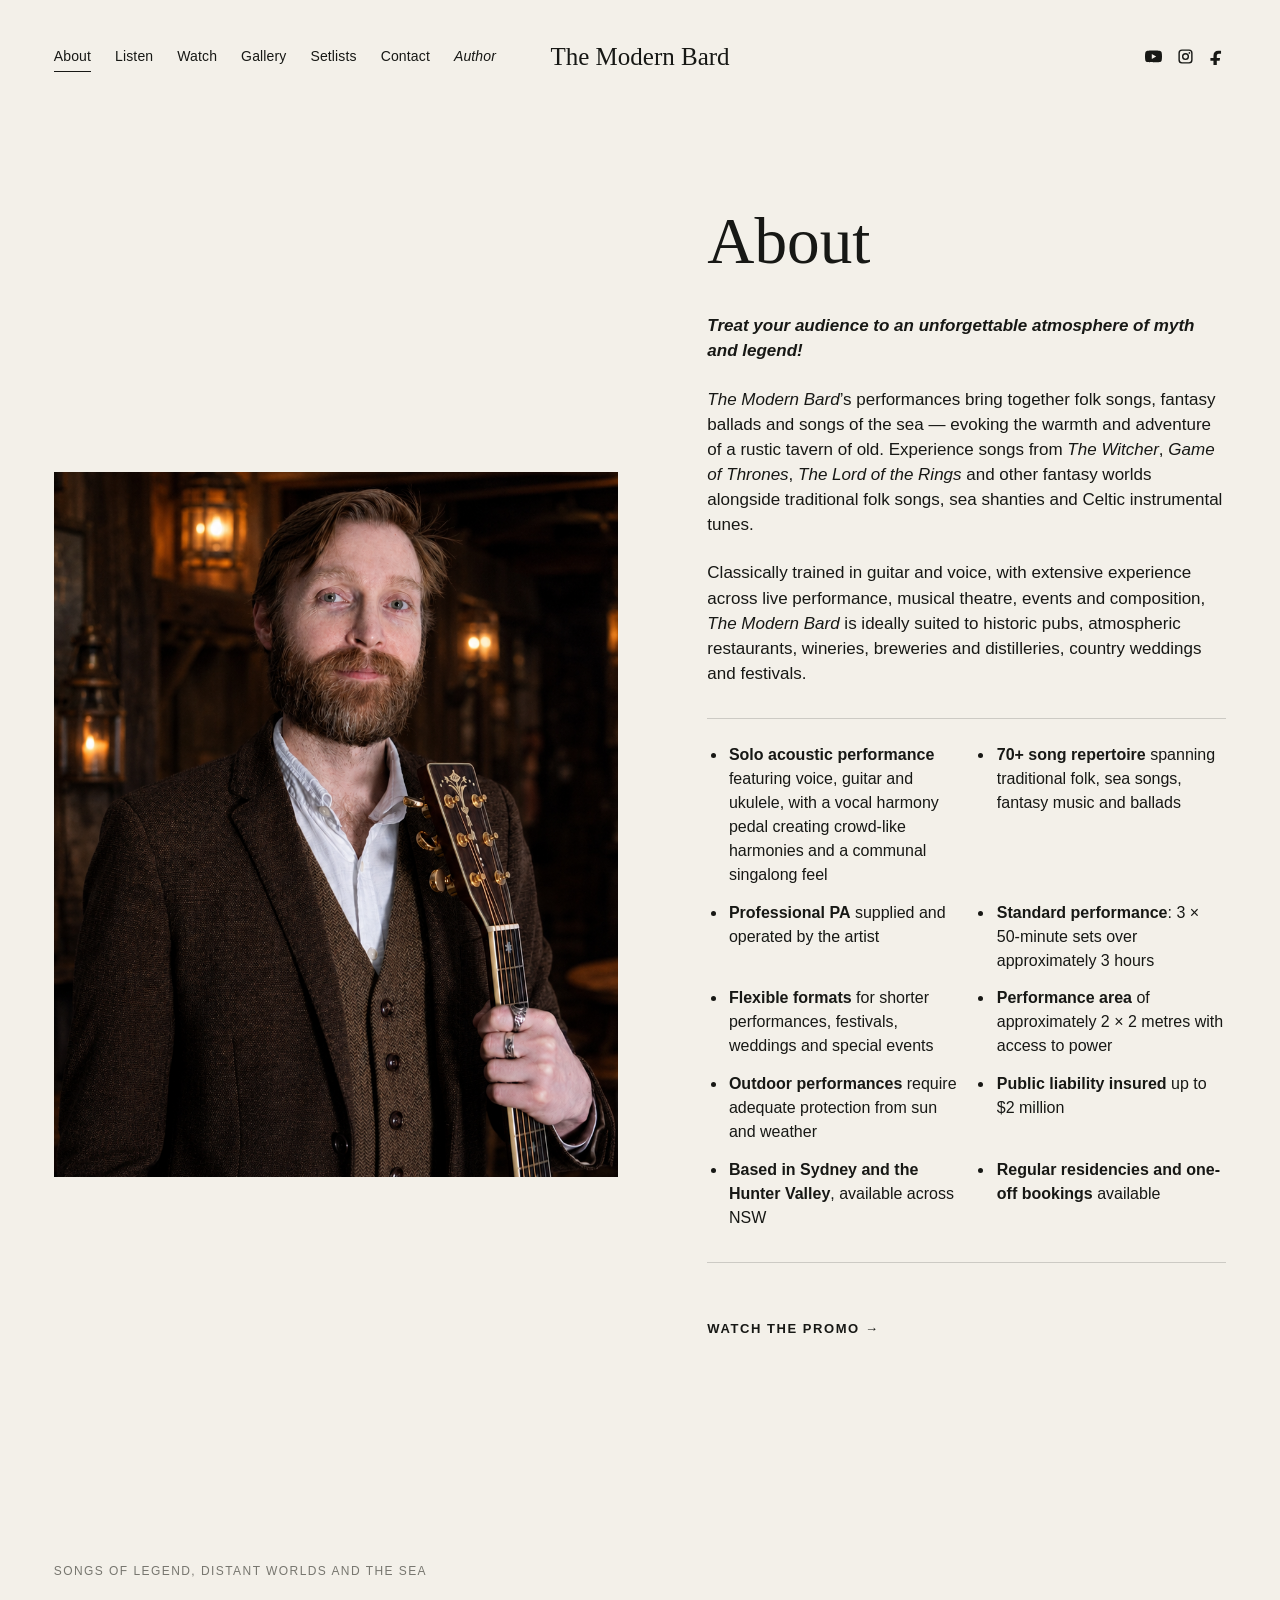
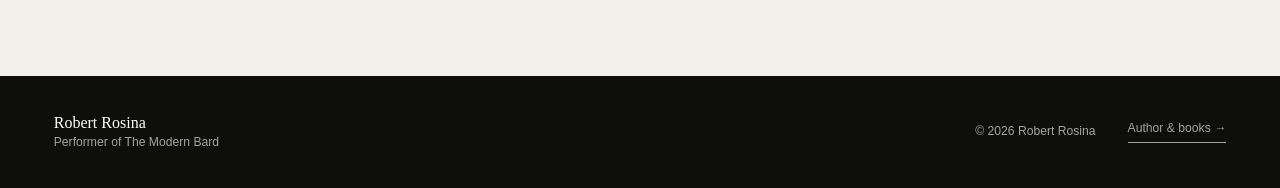
==== commit 28264ba6: "Update Modern Bard website" ====
--- a/about.html
+++ b/about.html
@@ -36,13 +36,7 @@
 }
 </style></head><body class="interior-page"><header class="site-header" data-header="">
 <a class="skip-link" href="#main">Skip to content</a>
-<nav aria-label="Primary navigation" class="nav-left">
-<a class="active" href="about.html">About</a>
-<a href="gallery.html">Gallery</a>
-<a href="repertoire.html">Repertoire</a>
-<a href="contact.html">Contact</a>
-<a class="network-author-link" href="https://robertrosina.com.au/">Author</a>
-</nav>
+<nav aria-label="Primary navigation" class="nav-left"><a class="active" href="about.html">About</a><a href="listen.html">Listen</a><a href="watch.html">Watch</a><a href="gallery.html">Gallery</a><a href="setlists.html">Setlists</a><a href="contact.html">Contact</a><a class="network-author-link" href="https://robertrosina.com.au/">Author</a></nav>
 <a aria-label="The Modern Bard home" class="brand" href="index.html">The Modern Bard</a>
 <div aria-label="Social links" class="nav-social">
 <a aria-label="YouTube" href="https://www.youtube.com/@themodernbard" rel="noopener noreferrer" target="_blank" title="YouTube"><svg viewbox="0 0 24 24"><path d="M23.5 6.2a3 3 0 0 0-2.1-2.1C19.5 3.6 12 3.6 12 3.6s-7.5 0-9.4.5A3 3 0 0 0 .5 6.2 31 31 0 0 0 0 12a31 31 0 0 0 .5 5.8 3 3 0 0 0 2.1 2.1c1.9.5 9.4.5 9.4.5s7.5 0 9.4-.5a3 3 0 0 0 2.1-2.1A31 31 0 0 0 24 12a31 31 0 0 0-.5-5.8ZM9.6 15.6V8.4L15.8 12l-6.2 3.6Z"></path></svg></a>
@@ -50,20 +44,13 @@
 <a aria-label="Facebook" href="https://www.facebook.com/themodernbard/" rel="noopener noreferrer" target="_blank" title="Facebook"><svg viewbox="0 0 24 24"><path d="M14 8h3V4.2c-.5-.1-2.2-.2-4.1-.2C9 4 6.3 6.4 6.3 10.8V14H2v4h4.3v6H11v-6h4l.6-4H11v-2.8C11 9.9 11.4 8 14 8Z"></path></svg></a>
 </div>
 <button aria-expanded="false" aria-label="Open menu" class="menu-toggle" type="button"><span></span><span></span></button>
-<div class="mobile-menu">
-<a class="network-home-link" href="https://robertrosina.com.au/">Robert Rosina</a>
-<a class="active" href="about.html">About</a>
-<a href="gallery.html">Gallery</a>
-<a href="repertoire.html">Repertoire</a>
-<a href="contact.html">Contact</a>
-<a class="network-author-link" href="https://robertrosina.com.au/">Author</a>
-</div>
+<div class="mobile-menu"><a class="network-home-link" href="https://robertrosina.com.au/">Robert Rosina</a><a class="active" href="about.html">About</a><a href="listen.html">Listen</a><a href="watch.html">Watch</a><a href="gallery.html">Gallery</a><a href="setlists.html">Setlists</a><a href="contact.html">Contact</a><a class="network-author-link" href="https://robertrosina.com.au/">Author</a></div>
 </header><main class="page-main about-page" id="main">
 <section class="section section-paper about-row about-row-manifesto">
 <figure class="about-image fade-up">
 <img alt="Robert Rosina in brown tweed holding an acoustic guitar in a warm tavern setting" src="assets/images/robert-rosina-modern-bard-tavern-portrait.png"/>
 </figure>
-<div class="about-text about-copy-block fade-up"><h2>About</h2><p><strong><em>Treat your audience to an unforgettable atmosphere of myth and legend!</em></strong></p><p><em>The Modern Bard</em>’s performances bring together folk songs, fantasy ballads and songs of the sea — evoking the warmth and adventure of a rustic tavern of old. Experience songs from <em>The Witcher</em>, <em>Game of Thrones</em>, <em>The Lord of the Rings</em> and other fantasy worlds alongside traditional folk songs, sea shanties and Celtic instrumental tunes.</p><p>Classically trained in guitar and voice, with extensive experience across live performance, musical theatre, events and composition, <em>The Modern Bard</em> is ideally suited to historic pubs, atmospheric restaurants, wineries, breweries and distilleries, country weddings and festivals.</p><ul aria-label="Performance and booking details" class="about-details-list"><li><strong>70+ song repertoire</strong> spanning traditional folk, sea songs, fantasy music and ballads</li><li><strong>Voice, guitar and ukulele</strong></li><li><strong>Professional PA</strong> supplied and operated by the artist</li><li><strong>Standard performance</strong>: 3 × 50-minute sets over approximately 3 hours</li><li><strong>Flexible formats</strong> for shorter performances, festivals, weddings and special events</li><li><strong>Performance area</strong> of approximately 2 × 2 metres with access to power</li><li><strong>Outdoor performances</strong> require adequate protection from sun and weather</li><li><strong>Public liability insured</strong> up to $2 million</li><li><strong>Based in Sydney and the Hunter Valley</strong>, available across NSW</li><li><strong>Regular residencies and one-off bookings</strong> available</li></ul><p class="about-film-return"><a href="index.html?film=open">Watch the promo →</a></p></div>
+<div class="about-text about-copy-block fade-up"><h2>About</h2><p><strong><em>Treat your audience to an unforgettable atmosphere of myth and legend!</em></strong></p><p><em>The Modern Bard</em>’s performances bring together folk songs, fantasy ballads and songs of the sea — evoking the warmth and adventure of a rustic tavern of old. Experience songs from <em>The Witcher</em>, <em>Game of Thrones</em>, <em>The Lord of the Rings</em> and other fantasy worlds alongside traditional folk songs, sea shanties and Celtic instrumental tunes.</p><p>Classically trained in guitar and voice, with extensive experience across live performance, musical theatre, events and composition, <em>The Modern Bard</em> is ideally suited to historic pubs, atmospheric restaurants, wineries, breweries and distilleries, country weddings and festivals.</p><ul aria-label="Performance and booking details" class="about-details-list"><li><strong>Solo acoustic performance</strong> featuring voice, guitar and ukulele, with a vocal harmony pedal creating crowd-like harmonies and a communal singalong feel</li><li><strong>70+ song repertoire</strong> spanning traditional folk, sea songs, fantasy music and ballads</li><li><strong>Professional PA</strong> supplied and operated by the artist</li><li><strong>Standard performance</strong>: 3 × 50-minute sets over approximately 3 hours</li><li><strong>Flexible formats</strong> for shorter performances, festivals, weddings and special events</li><li><strong>Performance area</strong> of approximately 2 × 2 metres with access to power</li><li><strong>Outdoor performances</strong> require adequate protection from sun and weather</li><li><strong>Public liability insured</strong> up to $2 million</li><li><strong>Based in Sydney and the Hunter Valley</strong>, available across NSW</li><li><strong>Regular residencies and one-off bookings</strong> available</li></ul><p class="about-film-return"><a href="index.html?film=open">Watch the promo →</a></p></div>
 <p class="about-kicker">Songs of legend, distant worlds and the sea</p>
 </section>
 </main><footer class="site-footer"><div class="footer-grid"><div><strong>Robert Rosina</strong><span>Performer of The Modern Bard</span></div><p>© 2026 Robert Rosina</p><a class="footer-author-link" href="https://robertrosina.com.au/">Author &amp; books →</a></div></footer><script src="assets/js/site.js"></script></body></html>
